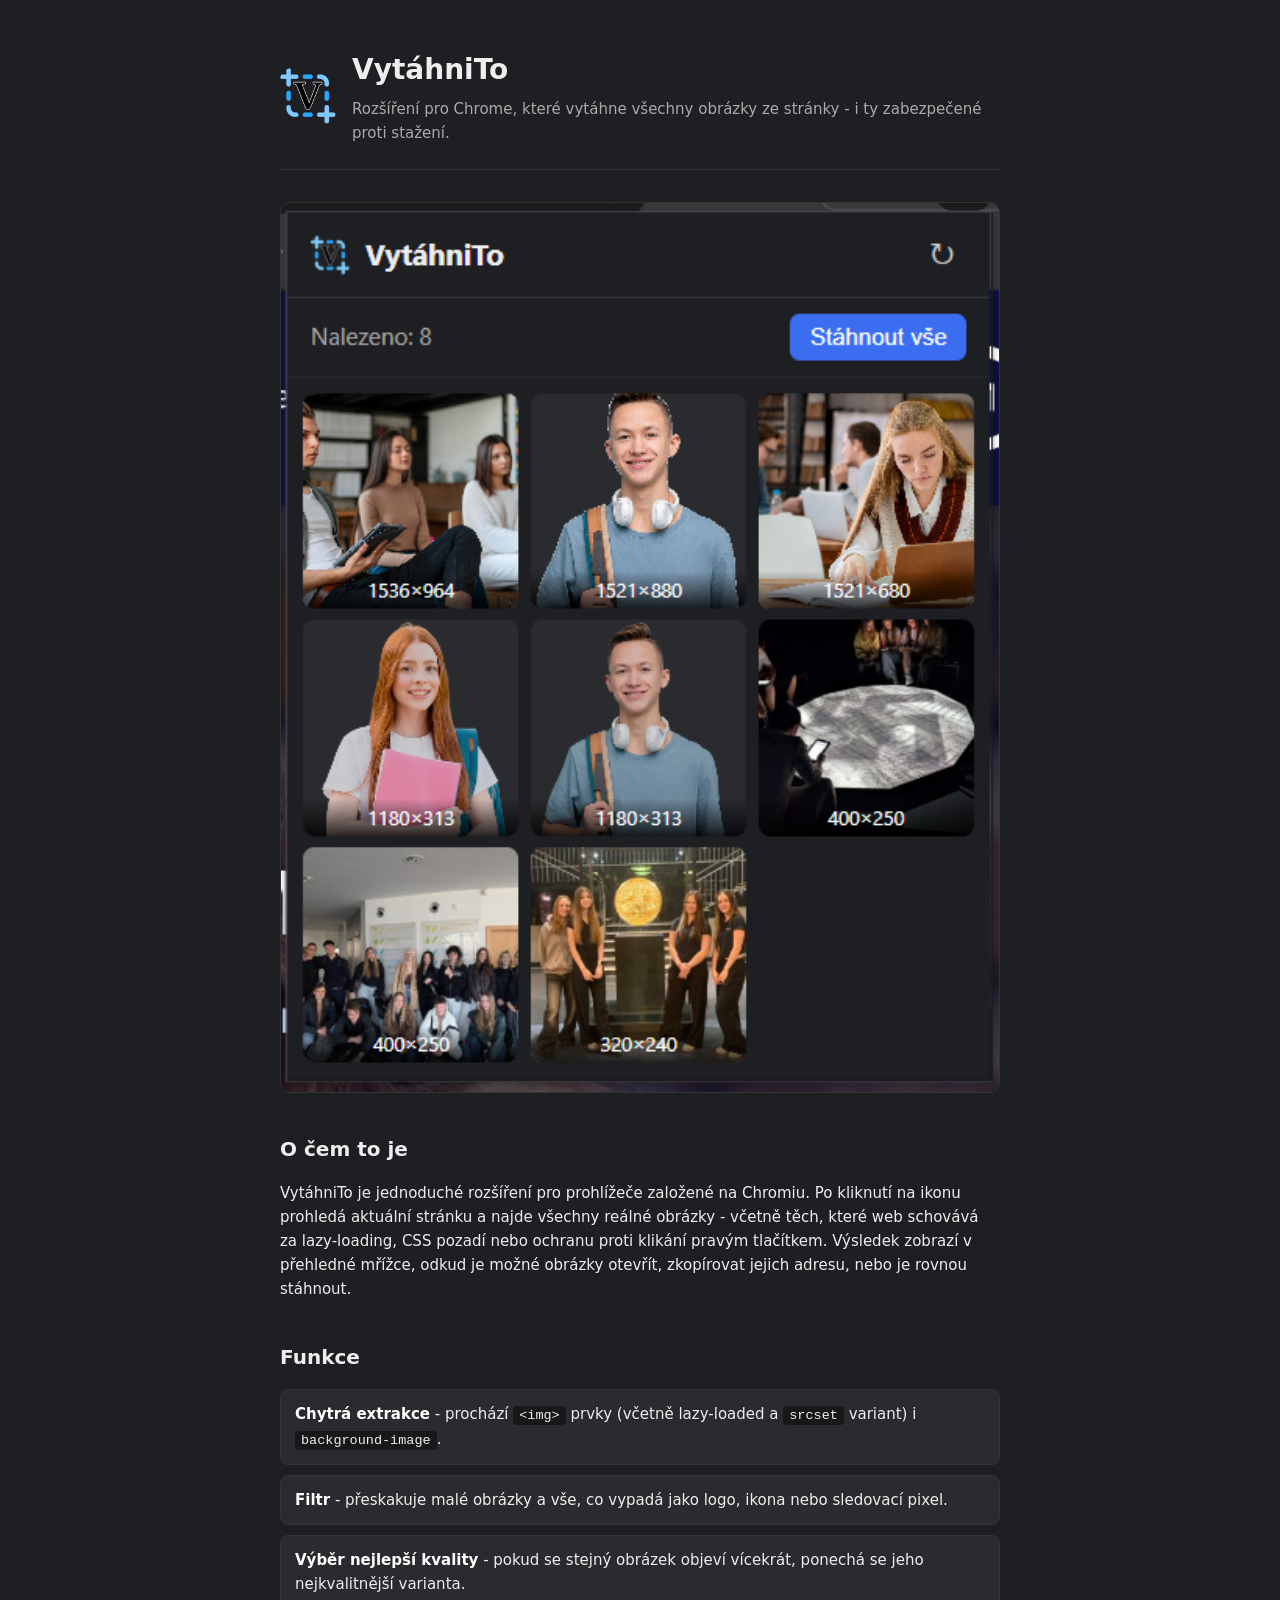
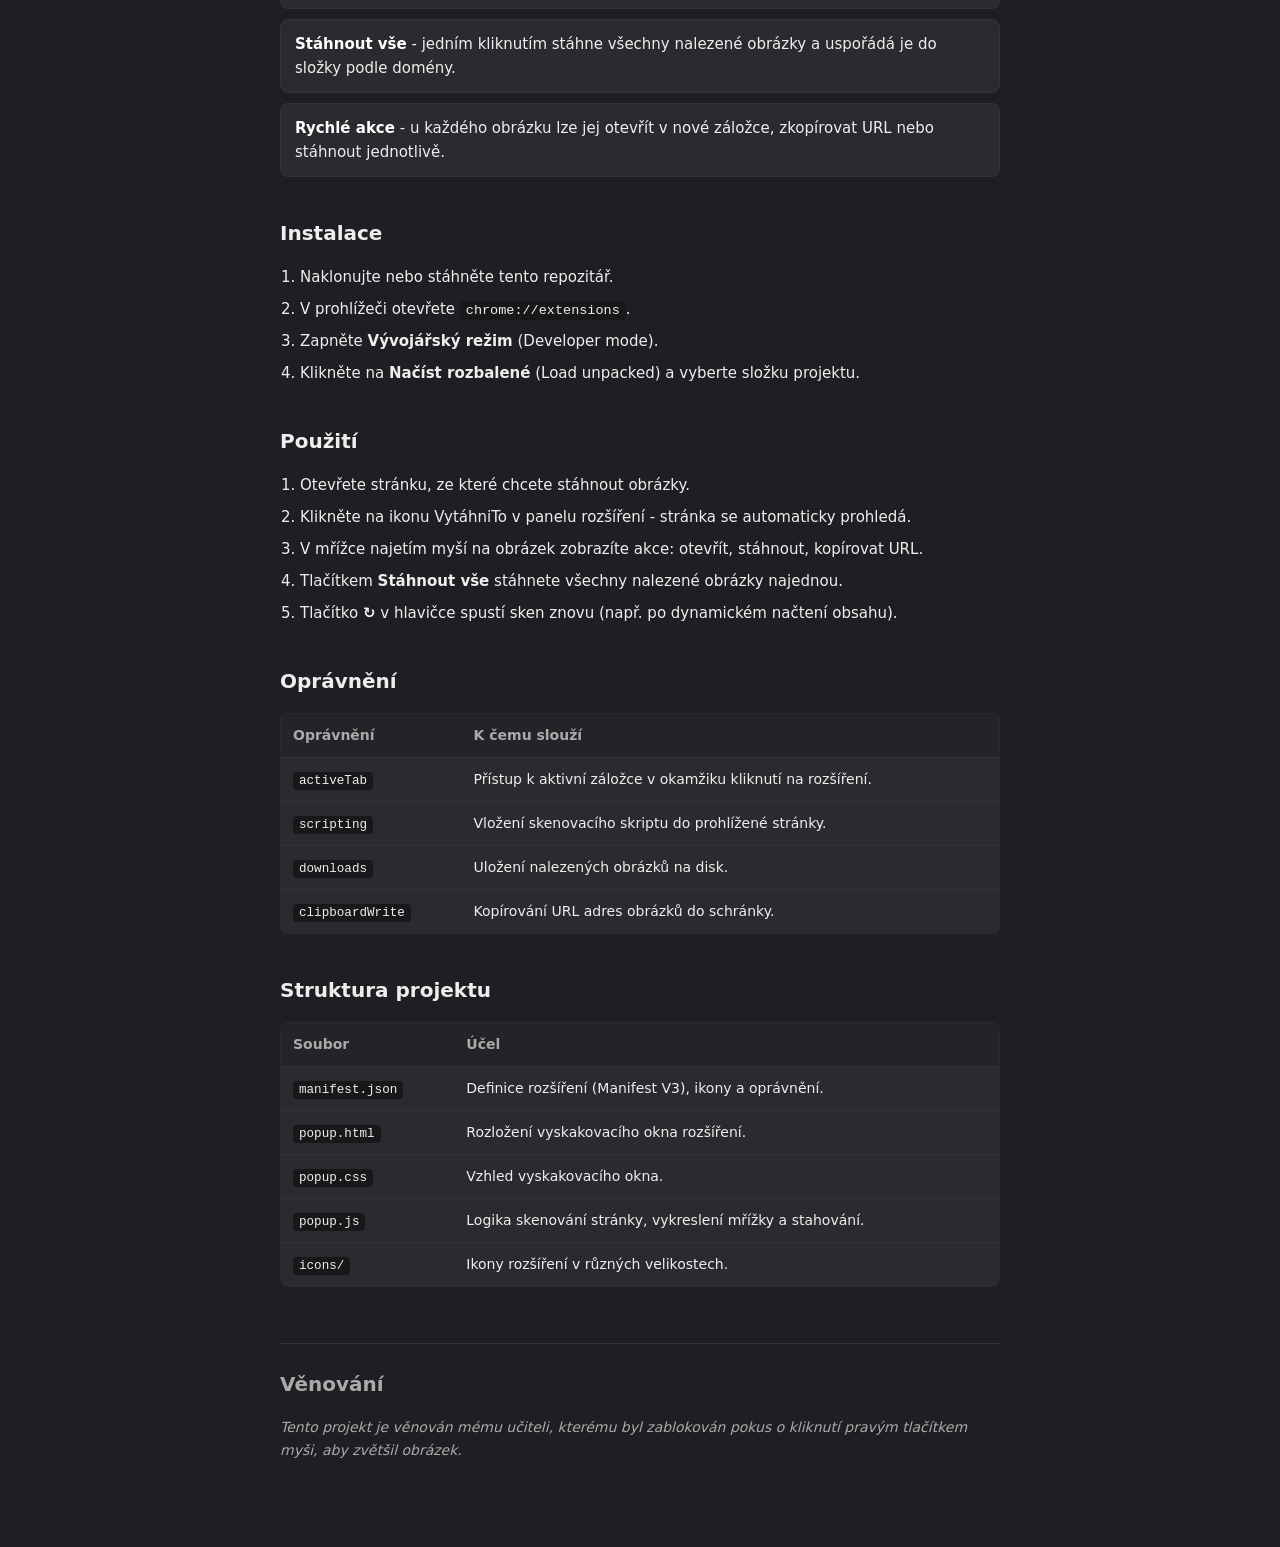
==== index.html @ eacd695a "docs" ====
<!DOCTYPE html>
<html lang="cs">
<head>
<meta charset="UTF-8" />
<meta name="viewport" content="width=device-width, initial-scale=1" />
<title>VytáhniTo - dokumentace</title>
<meta name="description" content="VytáhniTo je rozšíření pro Chrome, které vytáhne všechny obrázky ze stránky - i ty zabezpečené proti stažení." />
<style>
  :root {
    color-scheme: light dark;
    --bg: #1e1f22;
    --bg-panel: #2a2b2e;
    --border: #333;
    --text: #eee;
    --text-dim: #aaa;
    --accent: #3a6df0;
    --accent-hover: #2f5bd0;
    --code-bg: #17181a;
  }

  * { box-sizing: border-box; }

  body {
    margin: 0;
    font: 15px/1.6 system-ui, -apple-system, "Segoe UI", sans-serif;
    background: var(--bg);
    color: var(--text);
  }

  a { color: var(--accent); }

  .wrap {
    max-width: 760px;
    margin: 0 auto;
    padding: 0 20px 80px;
  }

  header.hero {
    display: flex;
    align-items: center;
    gap: 16px;
    padding: 48px 0 24px;
    border-bottom: 1px solid var(--border);
    margin-bottom: 32px;
  }

  header.hero img {
    width: 56px;
    height: 56px;
    border-radius: 12px;
  }

  header.hero h1 {
    margin: 0 0 4px;
    font-size: 28px;
  }

  header.hero p.tagline {
    margin: 0;
    color: var(--text-dim);
    font-size: 15px;
  }

  section { margin-bottom: 40px; }

  h2 {
    font-size: 20px;
    margin: 0 0 16px;
  }

  .preview {
    width: 100%;
    border-radius: 10px;
    border: 1px solid var(--border);
    display: block;
  }

  ul.features {
    list-style: none;
    padding: 0;
    margin: 0;
    display: grid;
    gap: 10px;
  }

  ul.features li {
    background: var(--bg-panel);
    border: 1px solid var(--border);
    border-radius: 8px;
    padding: 12px 14px;
  }

  ul.features li strong { color: #fff; }

  ol.steps {
    padding-left: 20px;
    display: grid;
    gap: 8px;
  }

  code {
    background: var(--code-bg);
    padding: 2px 6px;
    border-radius: 4px;
    font-size: 0.9em;
  }

  table {
    width: 100%;
    border-collapse: collapse;
    background: var(--bg-panel);
    border: 1px solid var(--border);
    border-radius: 8px;
    overflow: hidden;
  }

  th, td {
    text-align: left;
    padding: 10px 12px;
    border-bottom: 1px solid var(--border);
    font-size: 14px;
    vertical-align: top;
  }

  tr:last-child td { border-bottom: none; }

  th {
    color: var(--text-dim);
    font-weight: 600;
    background: #232427;
  }

  footer {
    margin-top: 56px;
    padding-top: 24px;
    border-top: 1px solid var(--border);
    color: var(--text-dim);
    font-size: 14px;
  }

  footer .dedication {
    font-style: italic;
  }
</style>
</head>
<body>
<div class="wrap">

  <header class="hero">
    <img src="logo.png" alt="Logo VytáhniTo" />
    <div>
      <h1>VytáhniTo</h1>
      <p class="tagline">Rozšíření pro Chrome, které vytáhne všechny obrázky ze stránky - i ty zabezpečené proti stažení.</p>
    </div>
  </header>

  <section>
    <img class="preview" src="preview.png" alt="Náhled rozšíření VytáhniTo" />
  </section>

  <section>
    <h2>O čem to je</h2>
    <p>
      VytáhniTo je jednoduché rozšíření pro prohlížeče založené na Chromiu.
      Po kliknutí na ikonu prohledá aktuální stránku a najde všechny reálné
      obrázky - včetně těch, které web schovává za lazy-loading, CSS pozadí
      nebo ochranu proti klikání pravým tlačítkem. Výsledek zobrazí v přehledné
      mřížce, odkud je možné obrázky otevřít, zkopírovat jejich adresu, nebo
      je rovnou stáhnout.
    </p>
  </section>

  <section>
    <h2>Funkce</h2>
    <ul class="features">
      <li><strong>Chytrá extrakce</strong> - prochází <code>&lt;img&gt;</code> prvky (včetně lazy-loaded a <code>srcset</code> variant) i <code>background-image</code>.</li>
      <li><strong>Filtr</strong> - přeskakuje malé obrázky a vše, co vypadá jako logo, ikona nebo sledovací pixel.</li>
      <li><strong>Výběr nejlepší kvality</strong> - pokud se stejný obrázek objeví vícekrát, ponechá se jeho nejkvalitnější varianta.</li>
      <li><strong>Stáhnout vše</strong> - jedním kliknutím stáhne všechny nalezené obrázky a uspořádá je do složky podle domény.</li>
      <li><strong>Rychlé akce</strong> - u každého obrázku lze jej otevřít v nové záložce, zkopírovat URL nebo stáhnout jednotlivě.</li>
    </ul>
  </section>

  <section>
    <h2>Instalace</h2>
    <ol class="steps">
      <li>Naklonujte nebo stáhněte tento repozitář.</li>
      <li>V prohlížeči otevřete <code>chrome://extensions</code>.</li>
      <li>Zapněte <strong>Vývojářský režim</strong> (Developer mode).</li>
      <li>Klikněte na <strong>Načíst rozbalené</strong> (Load unpacked) a vyberte složku projektu.</li>
    </ol>
  </section>

  <section>
    <h2>Použití</h2>
    <ol class="steps">
      <li>Otevřete stránku, ze které chcete stáhnout obrázky.</li>
      <li>Klikněte na ikonu VytáhniTo v panelu rozšíření - stránka se automaticky prohledá.</li>
      <li>V mřížce najetím myší na obrázek zobrazíte akce: otevřít, stáhnout, kopírovat URL.</li>
      <li>Tlačítkem <strong>Stáhnout vše</strong> stáhnete všechny nalezené obrázky najednou.</li>
      <li>Tlačítko <strong>↻</strong> v hlavičce spustí sken znovu (např. po dynamickém načtení obsahu).</li>
    </ol>
  </section>

  <section>
    <h2>Oprávnění</h2>
    <table>
      <thead>
        <tr><th>Oprávnění</th><th>K čemu slouží</th></tr>
      </thead>
      <tbody>
        <tr><td><code>activeTab</code></td><td>Přístup k aktivní záložce v okamžiku kliknutí na rozšíření.</td></tr>
        <tr><td><code>scripting</code></td><td>Vložení skenovacího skriptu do prohlížené stránky.</td></tr>
        <tr><td><code>downloads</code></td><td>Uložení nalezených obrázků na disk.</td></tr>
        <tr><td><code>clipboardWrite</code></td><td>Kopírování URL adres obrázků do schránky.</td></tr>
      </tbody>
    </table>
  </section>

  <section>
    <h2>Struktura projektu</h2>
    <table>
      <thead>
        <tr><th>Soubor</th><th>Účel</th></tr>
      </thead>
      <tbody>
        <tr><td><code>manifest.json</code></td><td>Definice rozšíření (Manifest V3), ikony a oprávnění.</td></tr>
        <tr><td><code>popup.html</code></td><td>Rozložení vyskakovacího okna rozšíření.</td></tr>
        <tr><td><code>popup.css</code></td><td>Vzhled vyskakovacího okna.</td></tr>
        <tr><td><code>popup.js</code></td><td>Logika skenování stránky, vykreslení mřížky a stahování.</td></tr>
        <tr><td><code>icons/</code></td><td>Ikony rozšíření v různých velikostech.</td></tr>
      </tbody>
    </table>
  </section>

  <footer>
    <h2>Věnování</h2>
    <p class="dedication">
      Tento projekt je věnován mému učiteli, kterému byl zablokován pokus
      o kliknutí pravým tlačítkem myši, aby zvětšil obrázek.
    </p>
  </footer>

</div>
</body>
</html>
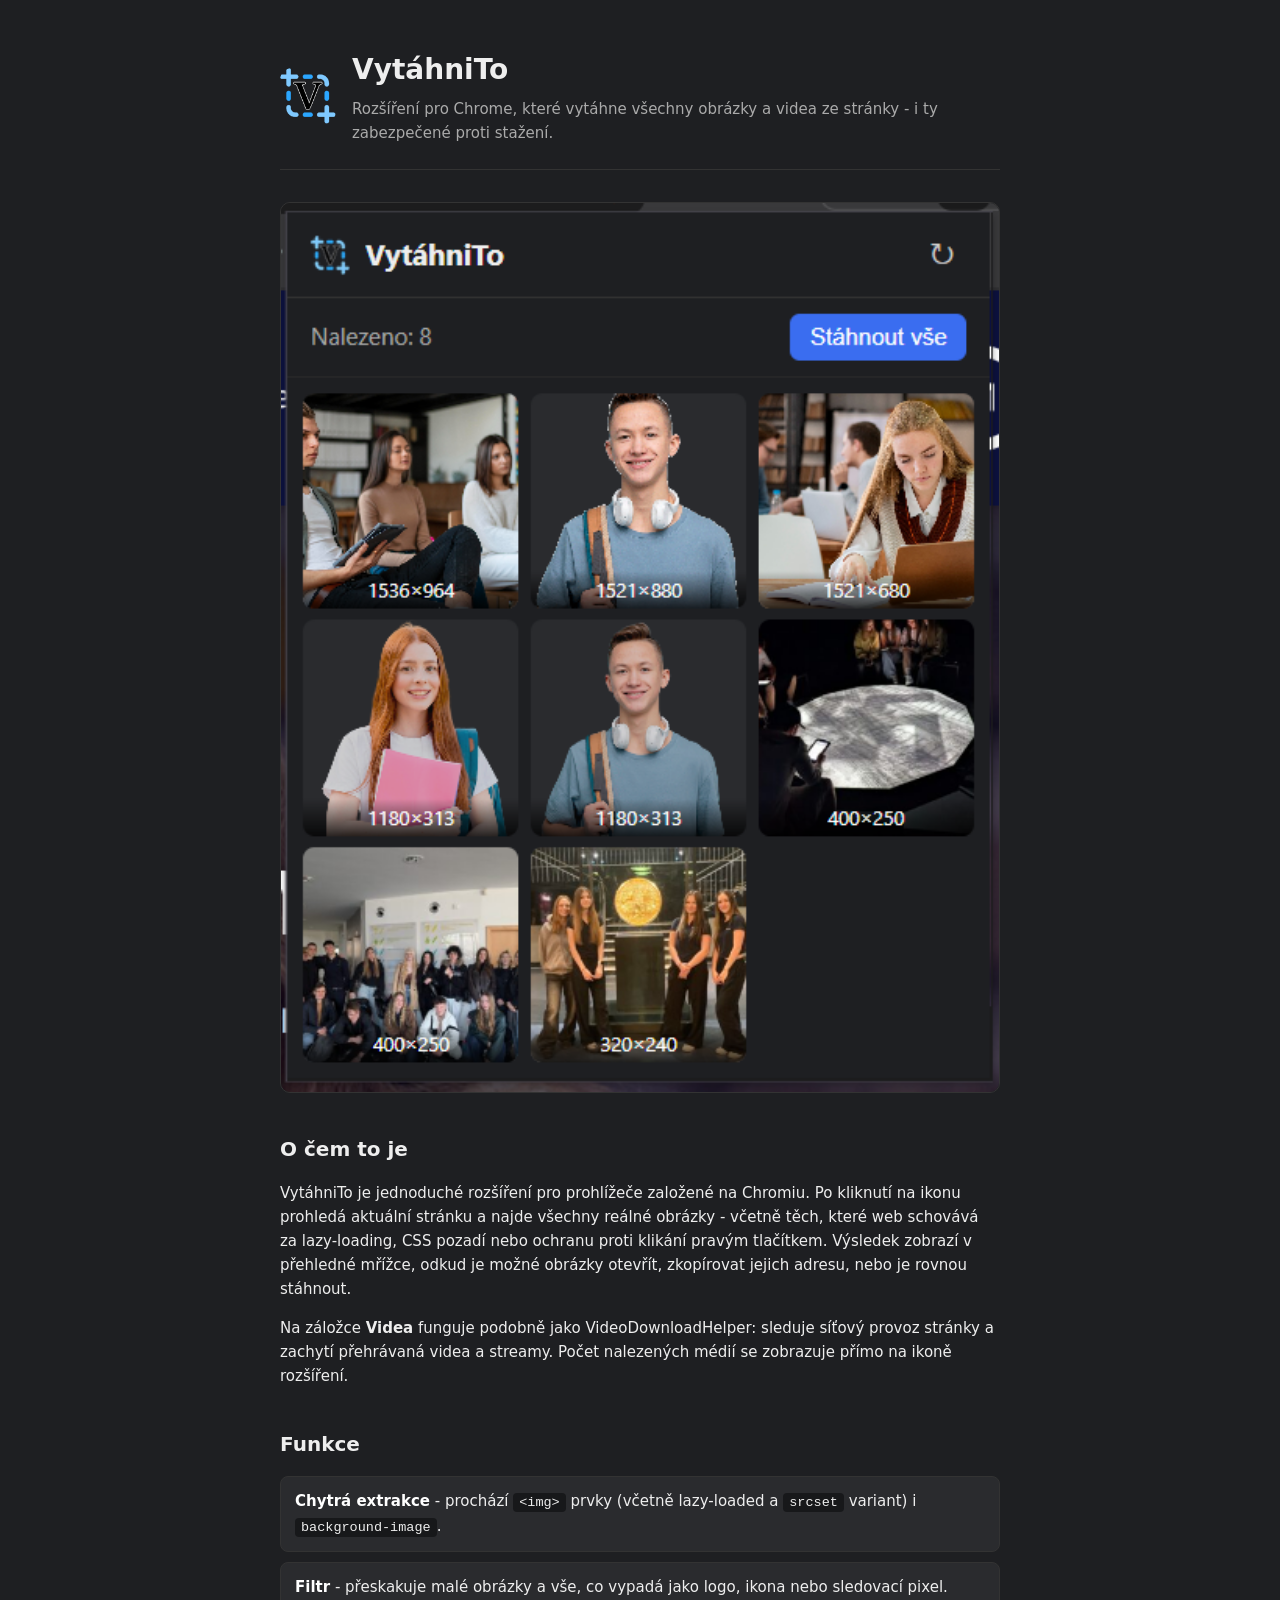
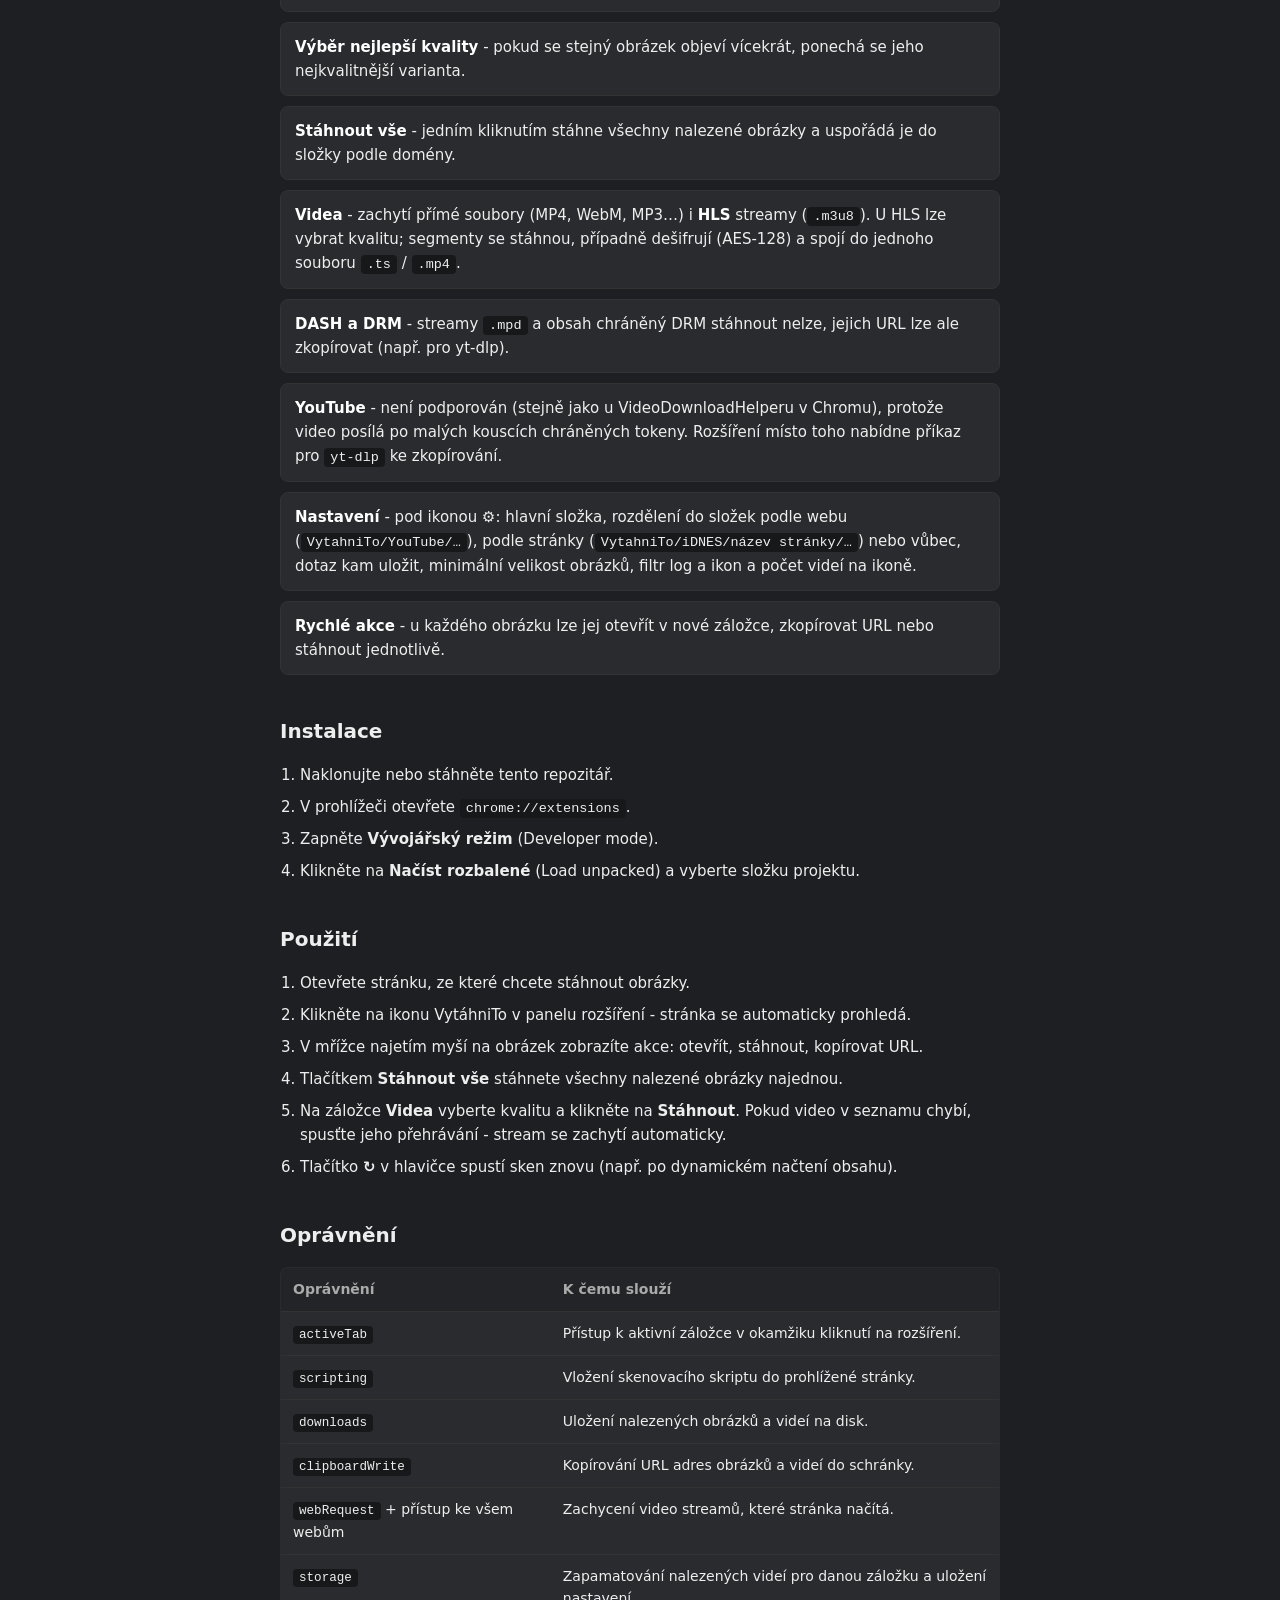
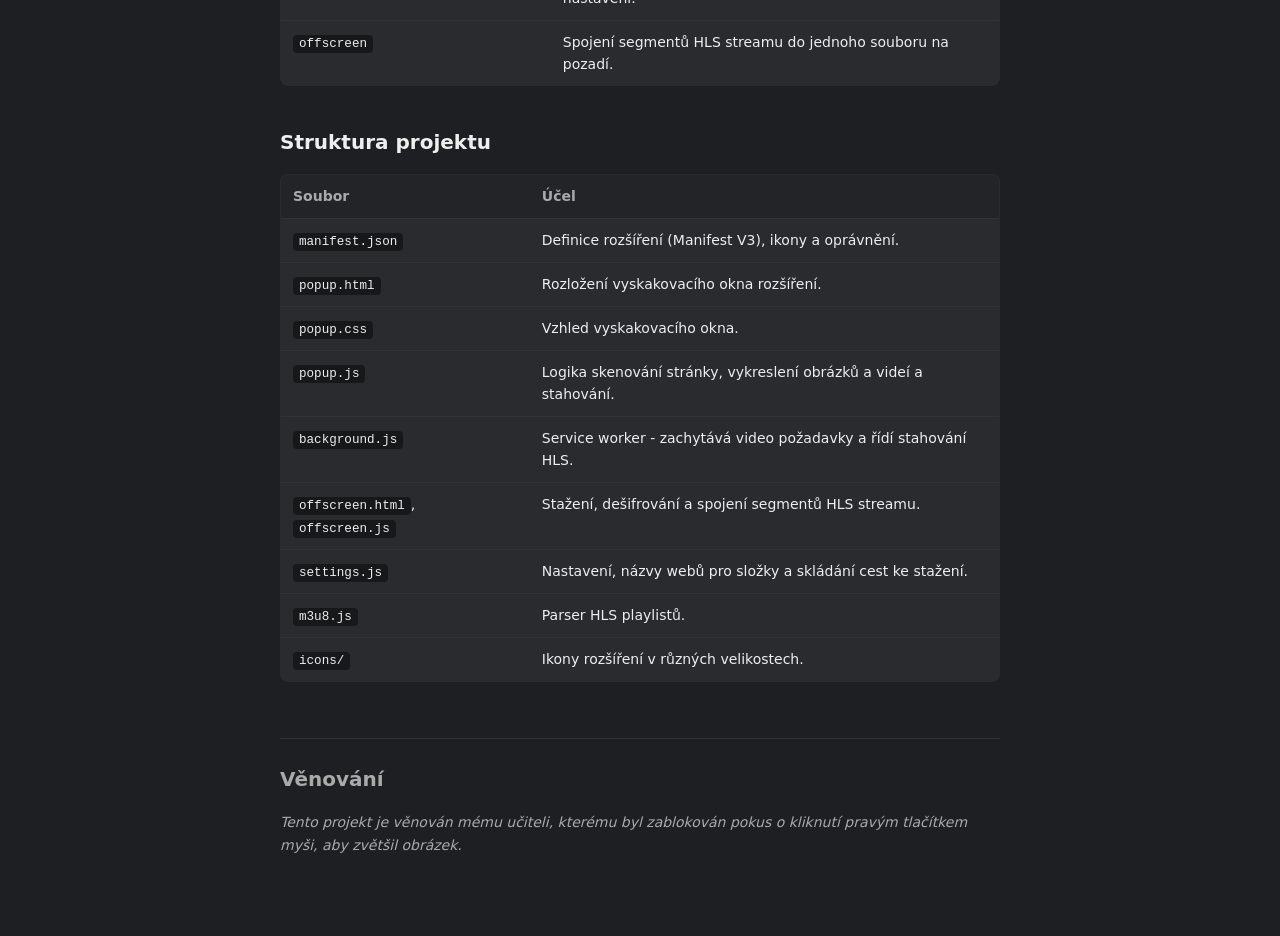
==== commit 5f8a3a40: "video funkcionalita + nastavení" ====
--- a/index.html
+++ b/index.html
@@ -4,7 +4,8 @@
 <meta charset="UTF-8" />
 <meta name="viewport" content="width=device-width, initial-scale=1" />
 <title>VytáhniTo - dokumentace</title>
-<meta name="description" content="VytáhniTo je rozšíření pro Chrome, které vytáhne všechny obrázky ze stránky - i ty zabezpečené proti stažení." />
+<meta name="description" content="VytáhniTo je rozšíření pro Chrome, které vytáhne všechny obrázky a videa ze stránky - i ty zabezpečené proti stažení." />
+<link rel="icon" type="image/png" href="logo.png" />
 <style>
   :root {
     color-scheme: light dark;
@@ -150,7 +151,7 @@
     <img src="logo.png" alt="Logo VytáhniTo" />
     <div>
       <h1>VytáhniTo</h1>
-      <p class="tagline">Rozšíření pro Chrome, které vytáhne všechny obrázky ze stránky - i ty zabezpečené proti stažení.</p>
+      <p class="tagline">Rozšíření pro Chrome, které vytáhne všechny obrázky a videa ze stránky - i ty zabezpečené proti stažení.</p>
     </div>
   </header>
 
@@ -168,6 +169,11 @@
       mřížce, odkud je možné obrázky otevřít, zkopírovat jejich adresu, nebo
       je rovnou stáhnout.
     </p>
+    <p>
+      Na záložce <strong>Videa</strong> funguje podobně jako VideoDownloadHelper:
+      sleduje síťový provoz stránky a zachytí přehrávaná videa a streamy.
+      Počet nalezených médií se zobrazuje přímo na ikoně rozšíření.
+    </p>
   </section>
 
   <section>
@@ -177,6 +183,10 @@
       <li><strong>Filtr</strong> - přeskakuje malé obrázky a vše, co vypadá jako logo, ikona nebo sledovací pixel.</li>
       <li><strong>Výběr nejlepší kvality</strong> - pokud se stejný obrázek objeví vícekrát, ponechá se jeho nejkvalitnější varianta.</li>
       <li><strong>Stáhnout vše</strong> - jedním kliknutím stáhne všechny nalezené obrázky a uspořádá je do složky podle domény.</li>
+      <li><strong>Videa</strong> - zachytí přímé soubory (MP4, WebM, MP3…) i <strong>HLS</strong> streamy (<code>.m3u8</code>). U HLS lze vybrat kvalitu; segmenty se stáhnou, případně dešifrují (AES-128) a spojí do jednoho souboru <code>.ts</code> / <code>.mp4</code>.</li>
+      <li><strong>DASH a DRM</strong> - streamy <code>.mpd</code> a obsah chráněný DRM stáhnout nelze, jejich URL lze ale zkopírovat (např. pro yt-dlp).</li>
+      <li><strong>YouTube</strong> - není podporován (stejně jako u VideoDownloadHelperu v Chromu), protože video posílá po malých kouscích chráněných tokeny. Rozšíření místo toho nabídne příkaz pro <code>yt-dlp</code> ke zkopírování.</li>
+      <li><strong>Nastavení</strong> - pod ikonou ⚙: hlavní složka, rozdělení do složek podle webu (<code>VytahniTo/YouTube/…</code>), podle stránky (<code>VytahniTo/iDNES/název stránky/…</code>) nebo vůbec, dotaz kam uložit, minimální velikost obrázků, filtr log a ikon a počet videí na ikoně.</li>
       <li><strong>Rychlé akce</strong> - u každého obrázku lze jej otevřít v nové záložce, zkopírovat URL nebo stáhnout jednotlivě.</li>
     </ul>
   </section>
@@ -198,6 +208,7 @@
       <li>Klikněte na ikonu VytáhniTo v panelu rozšíření - stránka se automaticky prohledá.</li>
       <li>V mřížce najetím myší na obrázek zobrazíte akce: otevřít, stáhnout, kopírovat URL.</li>
       <li>Tlačítkem <strong>Stáhnout vše</strong> stáhnete všechny nalezené obrázky najednou.</li>
+      <li>Na záložce <strong>Videa</strong> vyberte kvalitu a klikněte na <strong>Stáhnout</strong>. Pokud video v seznamu chybí, spusťte jeho přehrávání - stream se zachytí automaticky.</li>
       <li>Tlačítko <strong>↻</strong> v hlavičce spustí sken znovu (např. po dynamickém načtení obsahu).</li>
     </ol>
   </section>
@@ -211,8 +222,11 @@
       <tbody>
         <tr><td><code>activeTab</code></td><td>Přístup k aktivní záložce v okamžiku kliknutí na rozšíření.</td></tr>
         <tr><td><code>scripting</code></td><td>Vložení skenovacího skriptu do prohlížené stránky.</td></tr>
-        <tr><td><code>downloads</code></td><td>Uložení nalezených obrázků na disk.</td></tr>
-        <tr><td><code>clipboardWrite</code></td><td>Kopírování URL adres obrázků do schránky.</td></tr>
+        <tr><td><code>downloads</code></td><td>Uložení nalezených obrázků a videí na disk.</td></tr>
+        <tr><td><code>clipboardWrite</code></td><td>Kopírování URL adres obrázků a videí do schránky.</td></tr>
+        <tr><td><code>webRequest</code> + přístup ke všem webům</td><td>Zachycení video streamů, které stránka načítá.</td></tr>
+        <tr><td><code>storage</code></td><td>Zapamatování nalezených videí pro danou záložku a uložení nastavení.</td></tr>
+        <tr><td><code>offscreen</code></td><td>Spojení segmentů HLS streamu do jednoho souboru na pozadí.</td></tr>
       </tbody>
     </table>
   </section>
@@ -227,7 +241,11 @@
         <tr><td><code>manifest.json</code></td><td>Definice rozšíření (Manifest V3), ikony a oprávnění.</td></tr>
         <tr><td><code>popup.html</code></td><td>Rozložení vyskakovacího okna rozšíření.</td></tr>
         <tr><td><code>popup.css</code></td><td>Vzhled vyskakovacího okna.</td></tr>
-        <tr><td><code>popup.js</code></td><td>Logika skenování stránky, vykreslení mřížky a stahování.</td></tr>
+        <tr><td><code>popup.js</code></td><td>Logika skenování stránky, vykreslení obrázků a videí a stahování.</td></tr>
+        <tr><td><code>background.js</code></td><td>Service worker - zachytává video požadavky a řídí stahování HLS.</td></tr>
+        <tr><td><code>offscreen.html</code>, <code>offscreen.js</code></td><td>Stažení, dešifrování a spojení segmentů HLS streamu.</td></tr>
+        <tr><td><code>settings.js</code></td><td>Nastavení, názvy webů pro složky a skládání cest ke stažení.</td></tr>
+        <tr><td><code>m3u8.js</code></td><td>Parser HLS playlistů.</td></tr>
         <tr><td><code>icons/</code></td><td>Ikony rozšíření v různých velikostech.</td></tr>
       </tbody>
     </table>
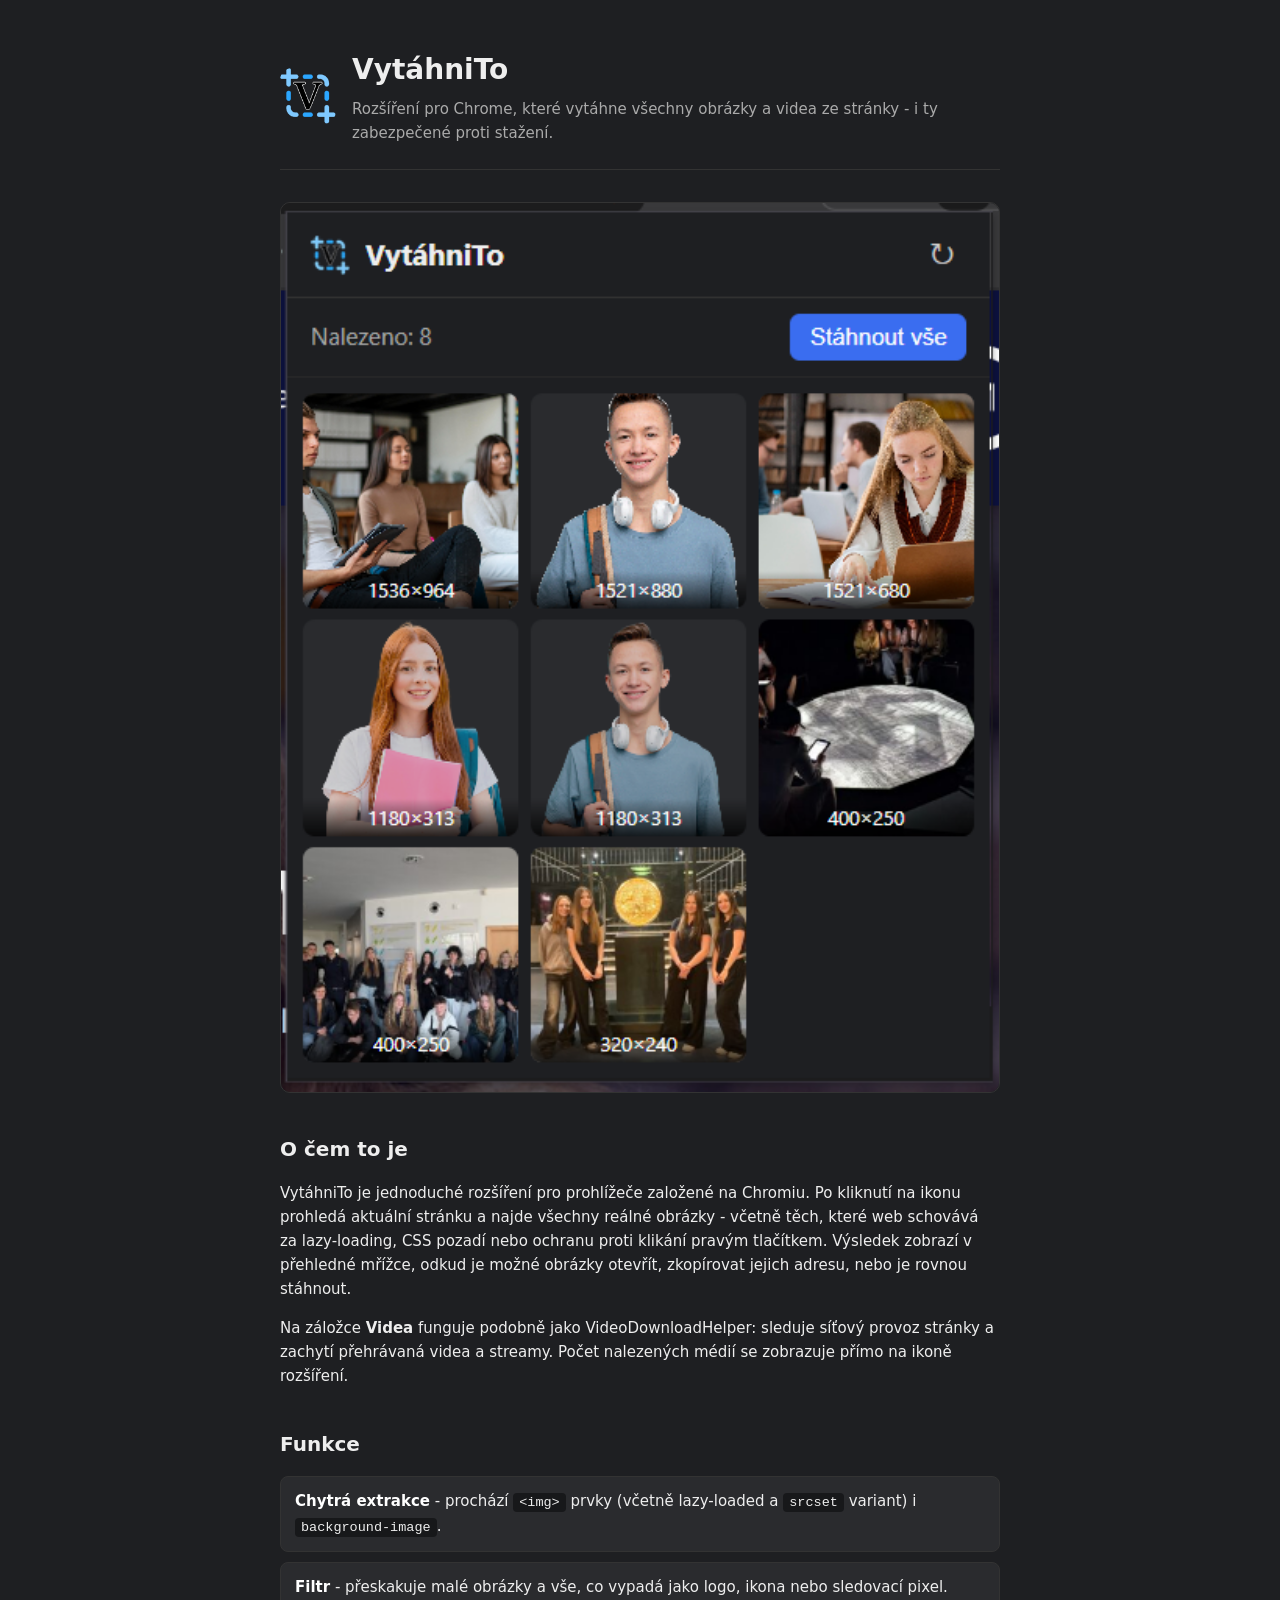
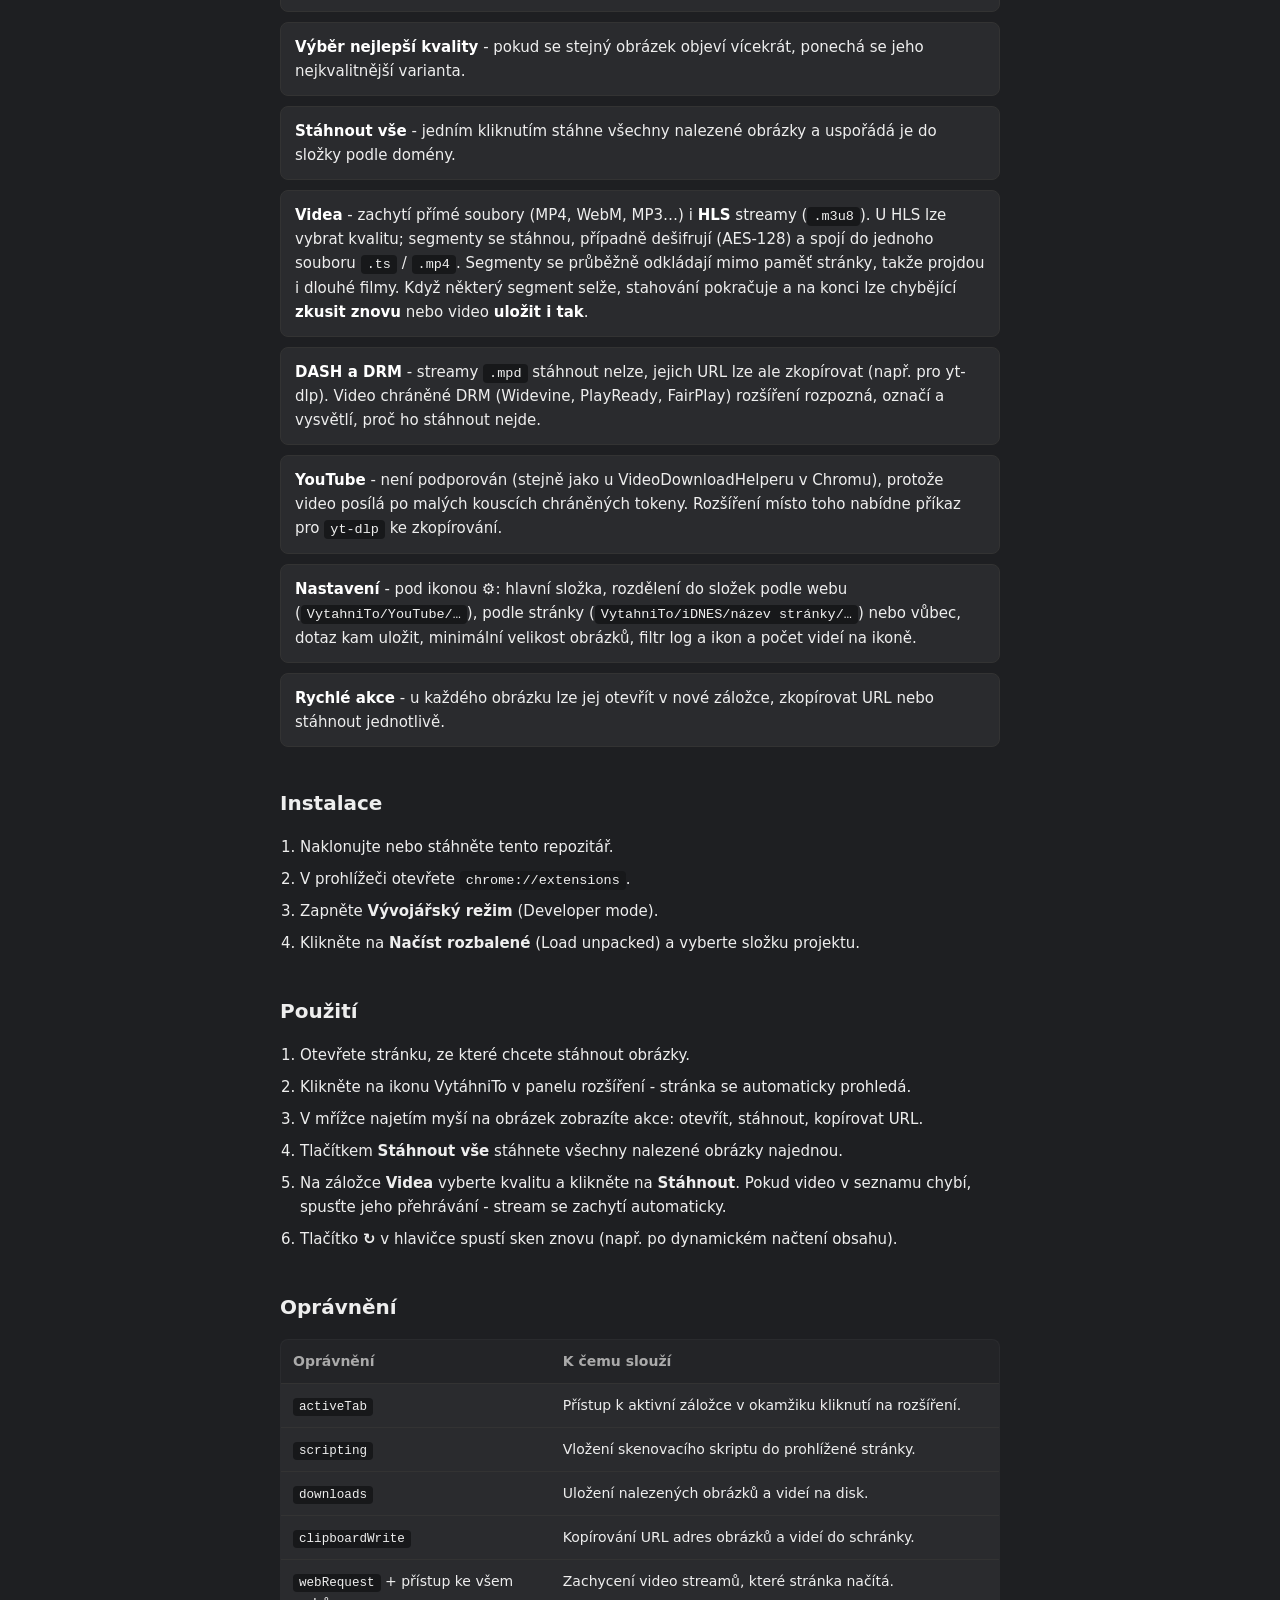
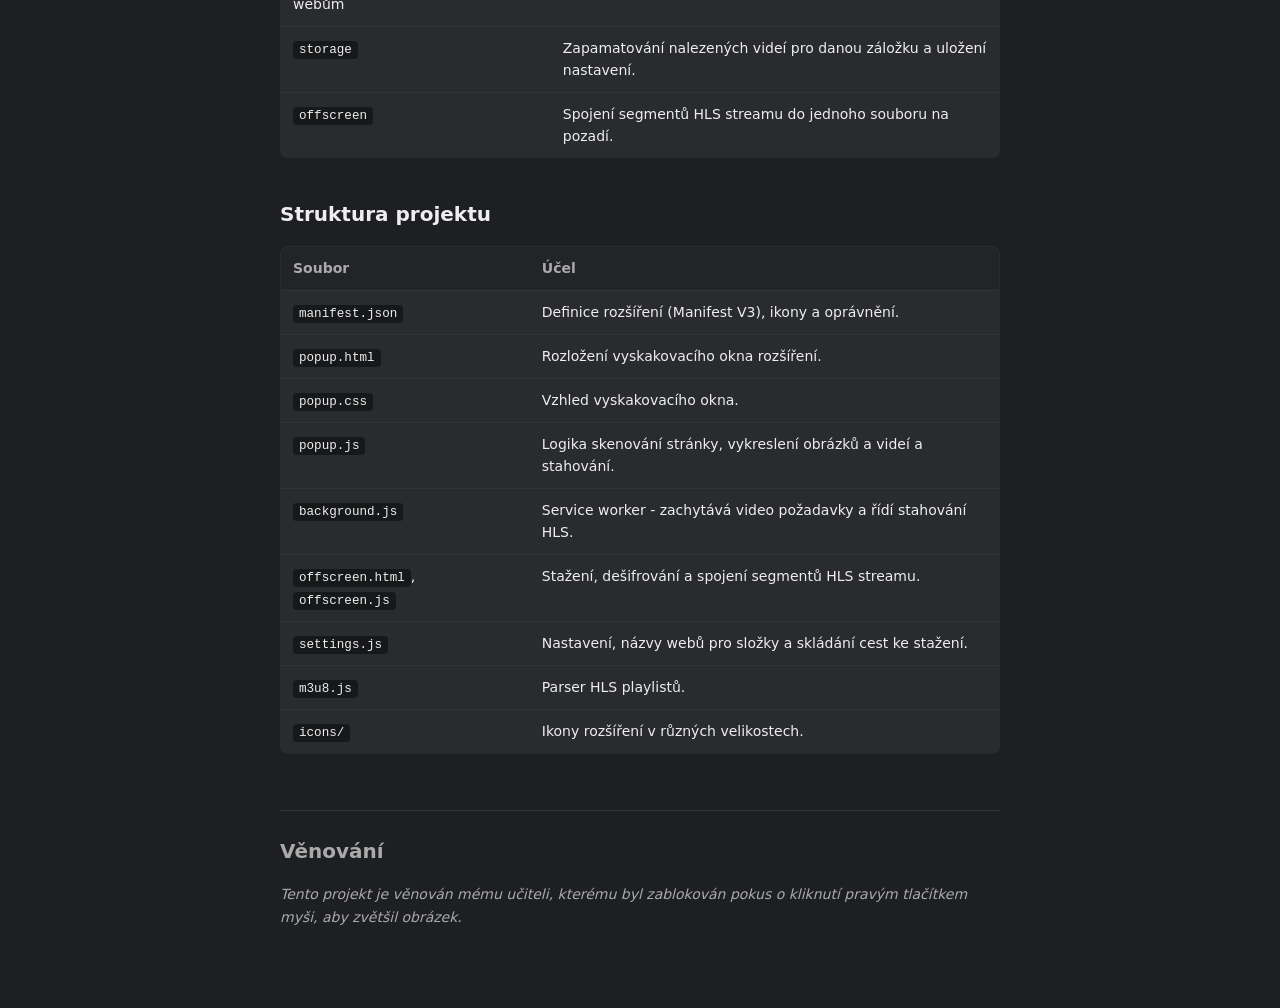
==== commit 823cac57: "uprava zpusobu zapisu na disk" ====
--- a/index.html
+++ b/index.html
@@ -183,8 +183,8 @@
       <li><strong>Filtr</strong> - přeskakuje malé obrázky a vše, co vypadá jako logo, ikona nebo sledovací pixel.</li>
       <li><strong>Výběr nejlepší kvality</strong> - pokud se stejný obrázek objeví vícekrát, ponechá se jeho nejkvalitnější varianta.</li>
       <li><strong>Stáhnout vše</strong> - jedním kliknutím stáhne všechny nalezené obrázky a uspořádá je do složky podle domény.</li>
-      <li><strong>Videa</strong> - zachytí přímé soubory (MP4, WebM, MP3…) i <strong>HLS</strong> streamy (<code>.m3u8</code>). U HLS lze vybrat kvalitu; segmenty se stáhnou, případně dešifrují (AES-128) a spojí do jednoho souboru <code>.ts</code> / <code>.mp4</code>.</li>
-      <li><strong>DASH a DRM</strong> - streamy <code>.mpd</code> a obsah chráněný DRM stáhnout nelze, jejich URL lze ale zkopírovat (např. pro yt-dlp).</li>
+      <li><strong>Videa</strong> - zachytí přímé soubory (MP4, WebM, MP3…) i <strong>HLS</strong> streamy (<code>.m3u8</code>). U HLS lze vybrat kvalitu; segmenty se stáhnou, případně dešifrují (AES-128) a spojí do jednoho souboru <code>.ts</code> / <code>.mp4</code>. Segmenty se průběžně odkládají mimo paměť stránky, takže projdou i dlouhé filmy. Když některý segment selže, stahování pokračuje a na konci lze chybějící <strong>zkusit znovu</strong> nebo video <strong>uložit i tak</strong>.</li>
+      <li><strong>DASH a DRM</strong> - streamy <code>.mpd</code> stáhnout nelze, jejich URL lze ale zkopírovat (např. pro yt-dlp). Video chráněné DRM (Widevine, PlayReady, FairPlay) rozšíření rozpozná, označí a vysvětlí, proč ho stáhnout nejde.</li>
       <li><strong>YouTube</strong> - není podporován (stejně jako u VideoDownloadHelperu v Chromu), protože video posílá po malých kouscích chráněných tokeny. Rozšíření místo toho nabídne příkaz pro <code>yt-dlp</code> ke zkopírování.</li>
       <li><strong>Nastavení</strong> - pod ikonou ⚙: hlavní složka, rozdělení do složek podle webu (<code>VytahniTo/YouTube/…</code>), podle stránky (<code>VytahniTo/iDNES/název stránky/…</code>) nebo vůbec, dotaz kam uložit, minimální velikost obrázků, filtr log a ikon a počet videí na ikoně.</li>
       <li><strong>Rychlé akce</strong> - u každého obrázku lze jej otevřít v nové záložce, zkopírovat URL nebo stáhnout jednotlivě.</li>
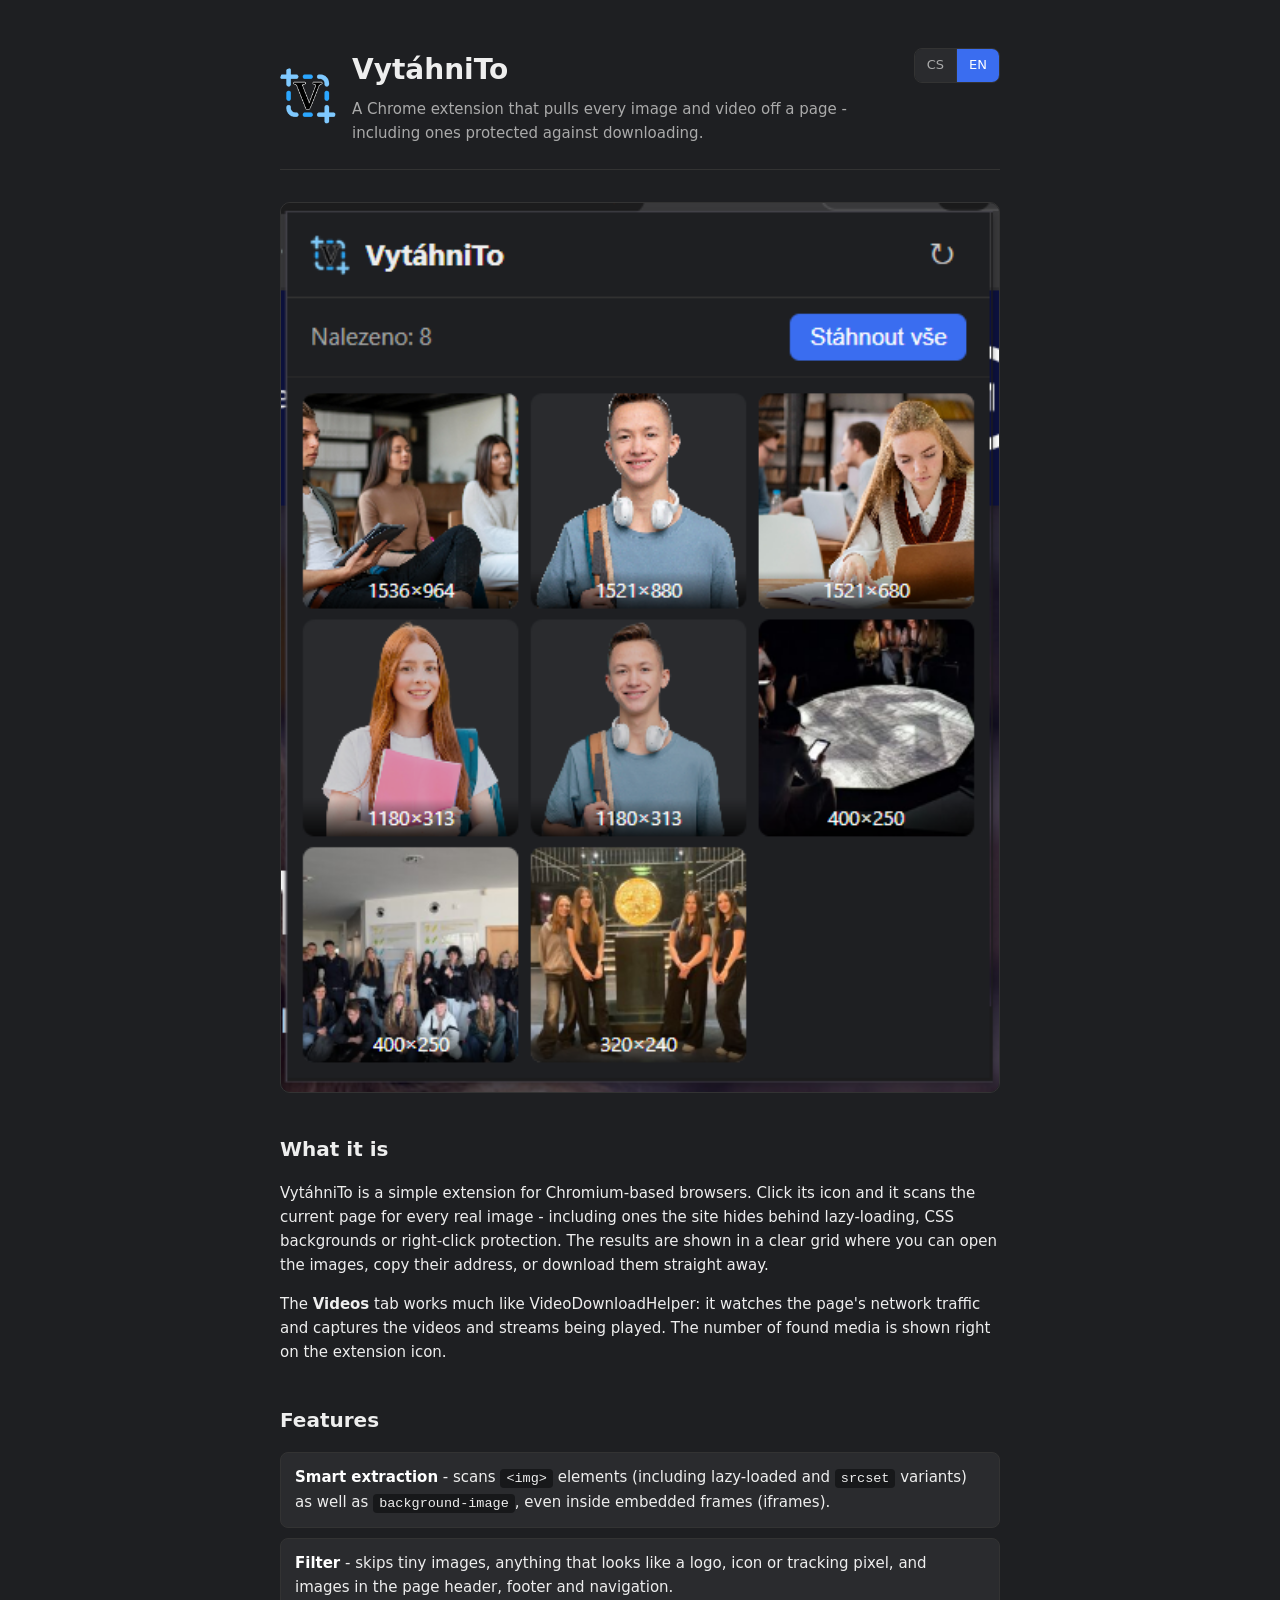
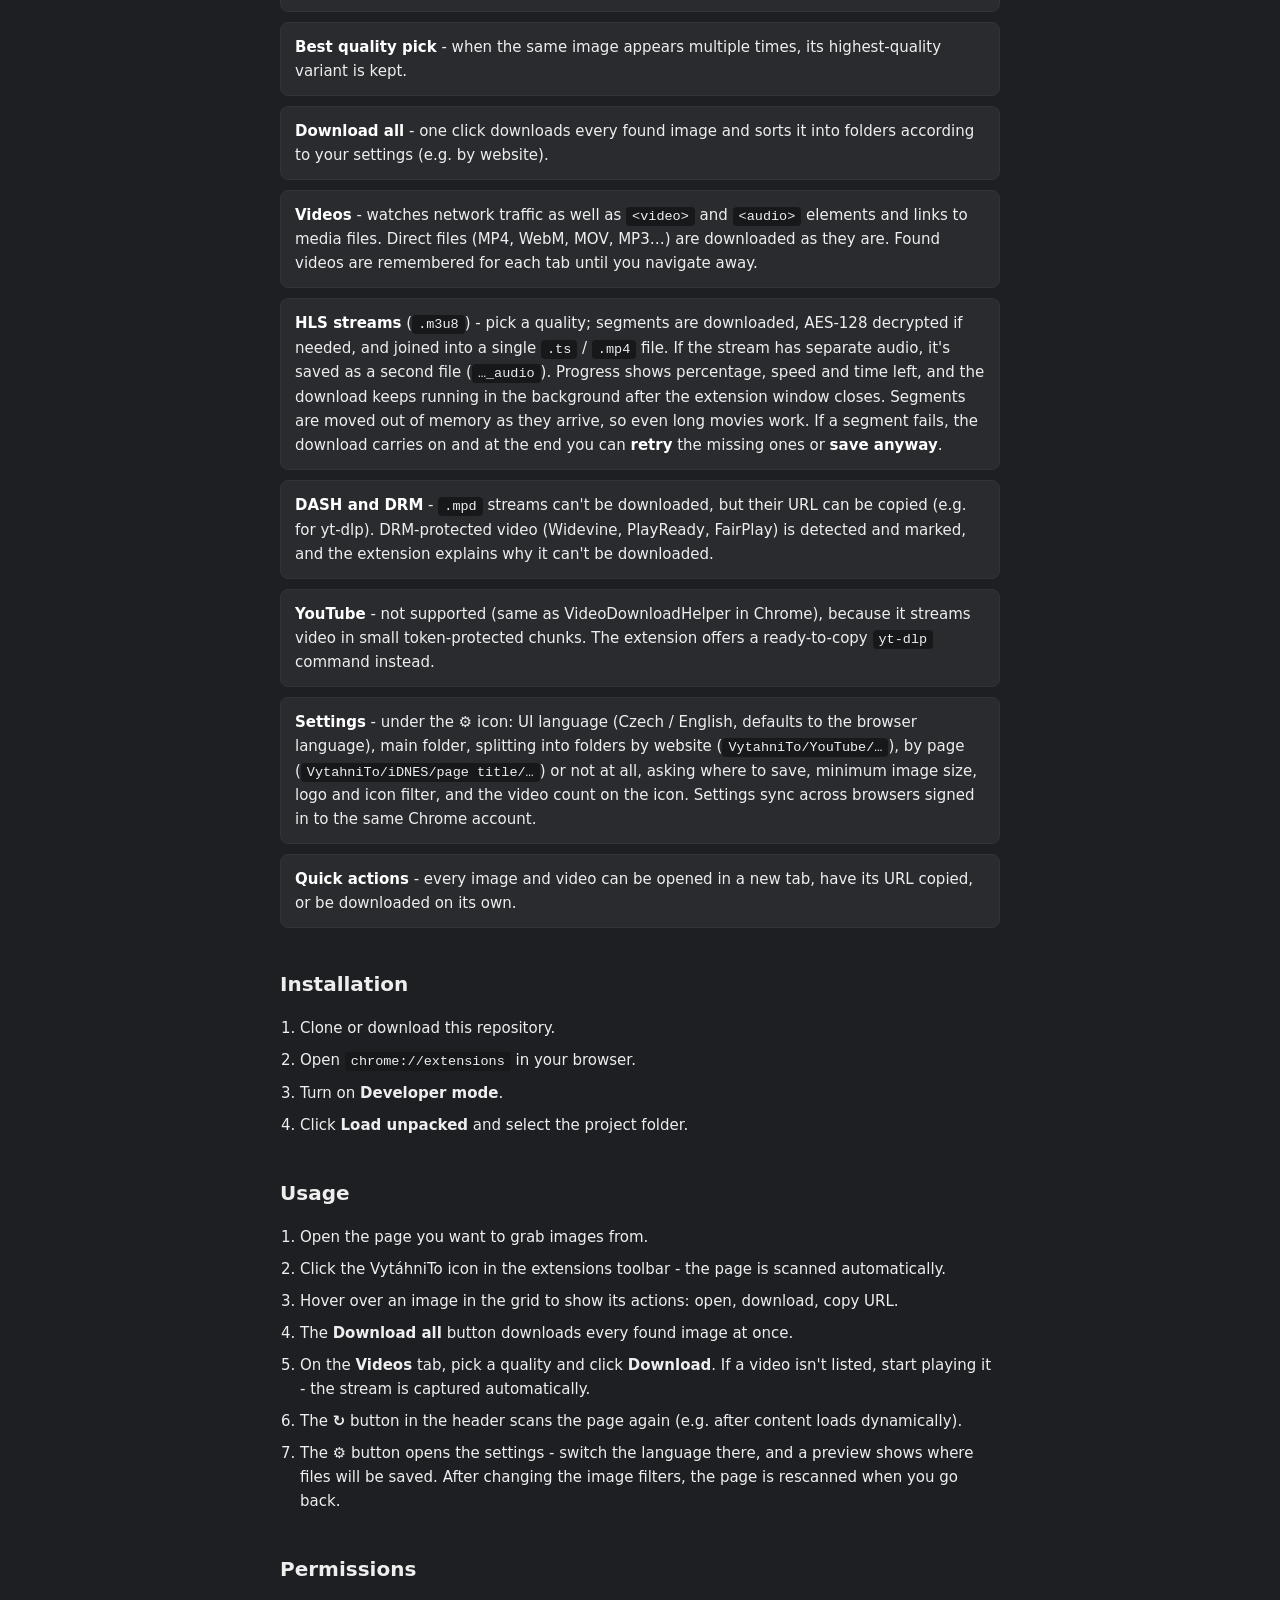
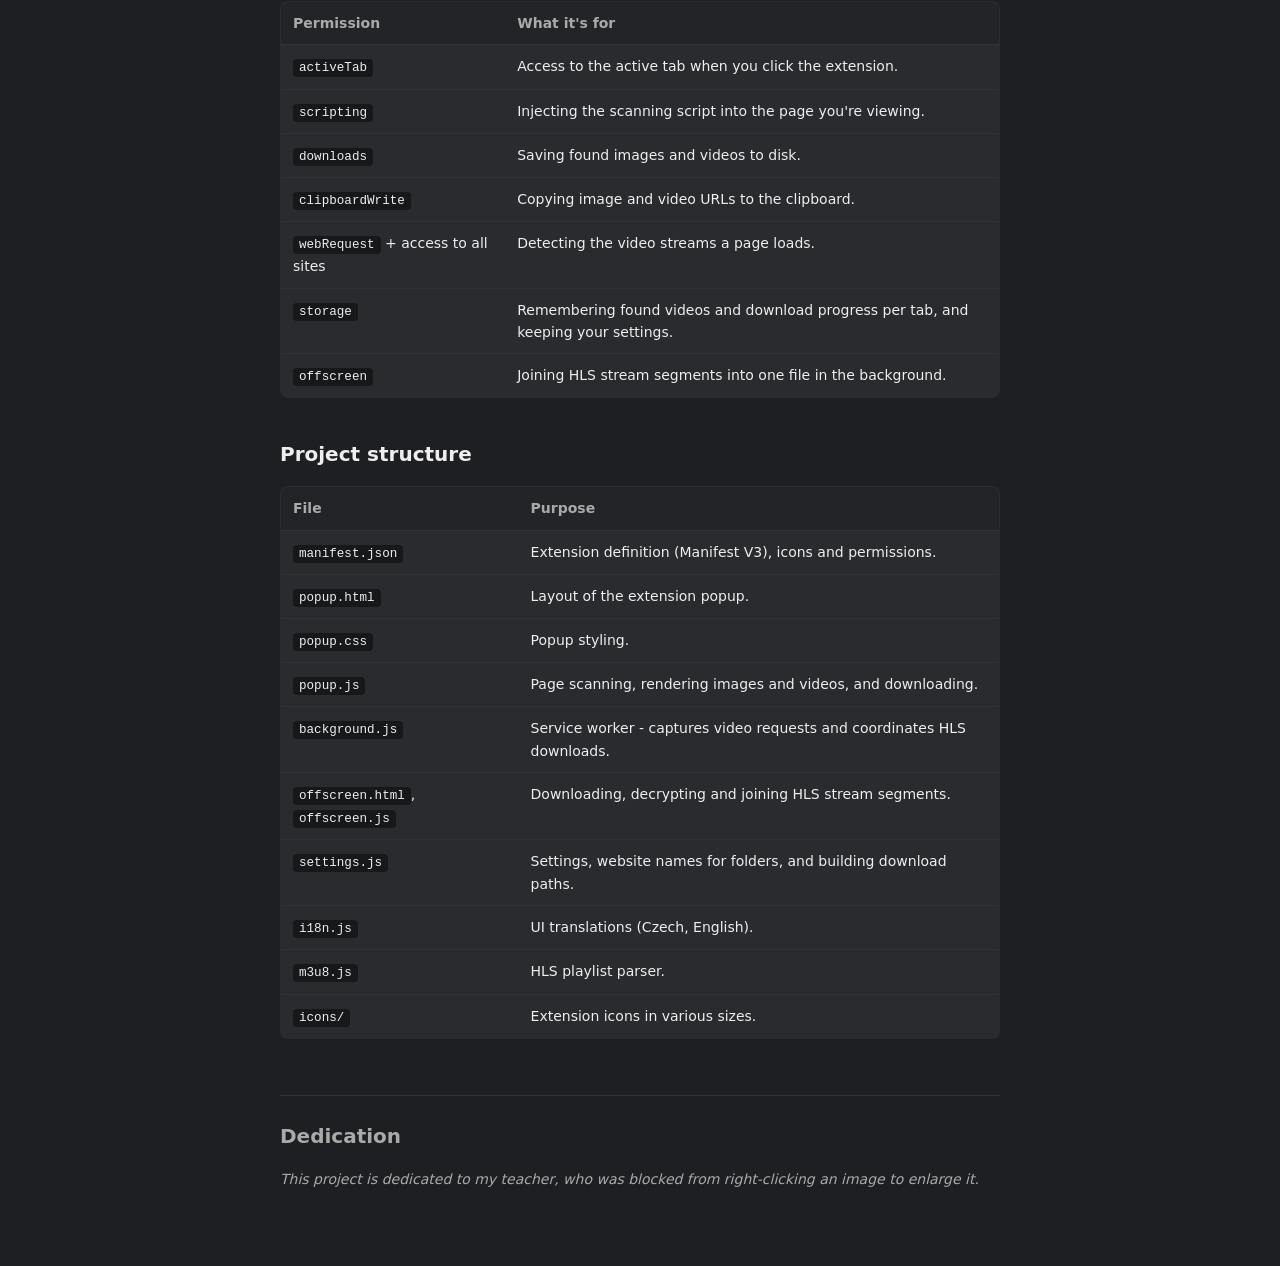
==== commit 471faca1: "for my england people" ====
--- a/index.html
+++ b/index.html
@@ -1,5 +1,5 @@
 <!DOCTYPE html>
-<html lang="cs">
+<html lang="cs" data-lang="cs">
 <head>
 <meta charset="UTF-8" />
 <meta name="viewport" content="width=device-width, initial-scale=1" />
@@ -142,24 +142,57 @@
   footer .dedication {
     font-style: italic;
   }
+
+  header.hero > div:not(.lang-switch) { flex: 1; }
+
+  .lang-switch {
+    display: flex;
+    align-self: flex-start;
+    border: 1px solid var(--border);
+    border-radius: 8px;
+    overflow: hidden;
+  }
+
+  .lang-switch button {
+    background: var(--bg-panel);
+    color: var(--text-dim);
+    border: none;
+    padding: 6px 12px;
+    font: inherit;
+    font-size: 13px;
+    cursor: pointer;
+  }
+
+  .lang-switch button + button { border-left: 1px solid var(--border); }
+  .lang-switch button:hover { color: var(--text); }
+  .lang-switch button[aria-pressed="true"] { background: var(--accent); color: #fff; }
+
+  /* Only the active language is shown. */
+  html[data-lang="cs"] body [lang="en"],
+  html[data-lang="en"] body [lang="cs"] { display: none; }
 </style>
 </head>
 <body>
 <div class="wrap">
 
   <header class="hero">
-    <img src="logo.png" alt="Logo VytáhniTo" />
+    <img src="logo.png" alt="VytáhniTo" />
     <div>
       <h1>VytáhniTo</h1>
-      <p class="tagline">Rozšíření pro Chrome, které vytáhne všechny obrázky a videa ze stránky - i ty zabezpečené proti stažení.</p>
+      <p class="tagline" lang="cs">Rozšíření pro Chrome, které vytáhne všechny obrázky a videa ze stránky - i ty zabezpečené proti stažení.</p>
+      <p class="tagline" lang="en">A Chrome extension that pulls every image and video off a page - including ones protected against downloading.</p>
+    </div>
+    <div class="lang-switch" role="group" aria-label="Jazyk / Language">
+      <button type="button" data-set-lang="cs">CS</button>
+      <button type="button" data-set-lang="en">EN</button>
     </div>
   </header>
 
   <section>
-    <img class="preview" src="preview.png" alt="Náhled rozšíření VytáhniTo" />
-  </section>
-
-  <section>
+    <img class="preview" src="preview.png" alt="Náhled / Preview" />
+  </section>
+
+  <section lang="cs">
     <h2>O čem to je</h2>
     <p>
       VytáhniTo je jednoduché rozšíření pro prohlížeče založené na Chromiu.
@@ -175,23 +208,54 @@
       Počet nalezených médií se zobrazuje přímo na ikoně rozšíření.
     </p>
   </section>
-
-  <section>
+  <section lang="en">
+    <h2>What it is</h2>
+    <p>
+      VytáhniTo is a simple extension for Chromium-based browsers. Click its
+      icon and it scans the current page for every real image - including ones
+      the site hides behind lazy-loading, CSS backgrounds or right-click
+      protection. The results are shown in a clear grid where you can open
+      the images, copy their address, or download them straight away.
+    </p>
+    <p>
+      The <strong>Videos</strong> tab works much like VideoDownloadHelper:
+      it watches the page's network traffic and captures the videos and streams
+      being played. The number of found media is shown right on the extension icon.
+    </p>
+  </section>
+
+  <section lang="cs">
     <h2>Funkce</h2>
     <ul class="features">
-      <li><strong>Chytrá extrakce</strong> - prochází <code>&lt;img&gt;</code> prvky (včetně lazy-loaded a <code>srcset</code> variant) i <code>background-image</code>.</li>
-      <li><strong>Filtr</strong> - přeskakuje malé obrázky a vše, co vypadá jako logo, ikona nebo sledovací pixel.</li>
+      <li><strong>Chytrá extrakce</strong> - prochází <code>&lt;img&gt;</code> prvky (včetně lazy-loaded a <code>srcset</code> variant) i <code>background-image</code>, a to i ve vložených rámcích (iframe).</li>
+      <li><strong>Filtr</strong> - přeskakuje malé obrázky, vše, co vypadá jako logo, ikona nebo sledovací pixel, a obrázky z hlavičky, patičky a navigace.</li>
       <li><strong>Výběr nejlepší kvality</strong> - pokud se stejný obrázek objeví vícekrát, ponechá se jeho nejkvalitnější varianta.</li>
-      <li><strong>Stáhnout vše</strong> - jedním kliknutím stáhne všechny nalezené obrázky a uspořádá je do složky podle domény.</li>
-      <li><strong>Videa</strong> - zachytí přímé soubory (MP4, WebM, MP3…) i <strong>HLS</strong> streamy (<code>.m3u8</code>). U HLS lze vybrat kvalitu; segmenty se stáhnou, případně dešifrují (AES-128) a spojí do jednoho souboru <code>.ts</code> / <code>.mp4</code>. Segmenty se průběžně odkládají mimo paměť stránky, takže projdou i dlouhé filmy. Když některý segment selže, stahování pokračuje a na konci lze chybějící <strong>zkusit znovu</strong> nebo video <strong>uložit i tak</strong>.</li>
+      <li><strong>Stáhnout vše</strong> - jedním kliknutím stáhne všechny nalezené obrázky a uspořádá je do složek podle nastavení (např. podle webu).</li>
+      <li><strong>Videa</strong> - sleduje síťový provoz i prvky <code>&lt;video&gt;</code>, <code>&lt;audio&gt;</code> a odkazy na mediální soubory. Zachytí přímé soubory (MP4, WebM, MOV, MP3…), které se stáhnou tak, jak jsou. Nalezená videa si pamatuje pro každou záložku, dokud z ní neodejdete.</li>
+      <li><strong>HLS streamy</strong> (<code>.m3u8</code>) - lze vybrat kvalitu; segmenty se stáhnou, případně dešifrují (AES-128) a spojí do jednoho souboru <code>.ts</code> / <code>.mp4</code>. Má-li stream zvuk zvlášť, uloží se jako druhý soubor (<code>…_audio</code>). Průběh ukazuje procenta, rychlost a zbývající čas a stahování běží na pozadí i po zavření okna rozšíření. Segmenty se průběžně odkládají mimo paměť, takže projdou i dlouhé filmy. Když některý segment selže, stahování pokračuje a na konci lze chybějící <strong>zkusit znovu</strong> nebo video <strong>uložit i tak</strong>.</li>
       <li><strong>DASH a DRM</strong> - streamy <code>.mpd</code> stáhnout nelze, jejich URL lze ale zkopírovat (např. pro yt-dlp). Video chráněné DRM (Widevine, PlayReady, FairPlay) rozšíření rozpozná, označí a vysvětlí, proč ho stáhnout nejde.</li>
       <li><strong>YouTube</strong> - není podporován (stejně jako u VideoDownloadHelperu v Chromu), protože video posílá po malých kouscích chráněných tokeny. Rozšíření místo toho nabídne příkaz pro <code>yt-dlp</code> ke zkopírování.</li>
-      <li><strong>Nastavení</strong> - pod ikonou ⚙: hlavní složka, rozdělení do složek podle webu (<code>VytahniTo/YouTube/…</code>), podle stránky (<code>VytahniTo/iDNES/název stránky/…</code>) nebo vůbec, dotaz kam uložit, minimální velikost obrázků, filtr log a ikon a počet videí na ikoně.</li>
-      <li><strong>Rychlé akce</strong> - u každého obrázku lze jej otevřít v nové záložce, zkopírovat URL nebo stáhnout jednotlivě.</li>
+      <li><strong>Nastavení</strong> - pod ikonou ⚙: jazyk rozhraní (čeština / angličtina, výchozí podle prohlížeče), hlavní složka, rozdělení do složek podle webu (<code>VytahniTo/YouTube/…</code>), podle stránky (<code>VytahniTo/iDNES/název stránky/…</code>) nebo vůbec, dotaz kam uložit, minimální velikost obrázků, filtr log a ikon a počet videí na ikoně. Nastavení se synchronizuje mezi prohlížeči přihlášenými ke stejnému účtu Chrome.</li>
+      <li><strong>Rychlé akce</strong> - u každého obrázku i videa lze jej otevřít v nové záložce, zkopírovat URL nebo stáhnout jednotlivě.</li>
     </ul>
   </section>
-
-  <section>
+  <section lang="en">
+    <h2>Features</h2>
+    <ul class="features">
+      <li><strong>Smart extraction</strong> - scans <code>&lt;img&gt;</code> elements (including lazy-loaded and <code>srcset</code> variants) as well as <code>background-image</code>, even inside embedded frames (iframes).</li>
+      <li><strong>Filter</strong> - skips tiny images, anything that looks like a logo, icon or tracking pixel, and images in the page header, footer and navigation.</li>
+      <li><strong>Best quality pick</strong> - when the same image appears multiple times, its highest-quality variant is kept.</li>
+      <li><strong>Download all</strong> - one click downloads every found image and sorts it into folders according to your settings (e.g. by website).</li>
+      <li><strong>Videos</strong> - watches network traffic as well as <code>&lt;video&gt;</code> and <code>&lt;audio&gt;</code> elements and links to media files. Direct files (MP4, WebM, MOV, MP3…) are downloaded as they are. Found videos are remembered for each tab until you navigate away.</li>
+      <li><strong>HLS streams</strong> (<code>.m3u8</code>) - pick a quality; segments are downloaded, AES-128 decrypted if needed, and joined into a single <code>.ts</code> / <code>.mp4</code> file. If the stream has separate audio, it's saved as a second file (<code>…_audio</code>). Progress shows percentage, speed and time left, and the download keeps running in the background after the extension window closes. Segments are moved out of memory as they arrive, so even long movies work. If a segment fails, the download carries on and at the end you can <strong>retry</strong> the missing ones or <strong>save anyway</strong>.</li>
+      <li><strong>DASH and DRM</strong> - <code>.mpd</code> streams can't be downloaded, but their URL can be copied (e.g. for yt-dlp). DRM-protected video (Widevine, PlayReady, FairPlay) is detected and marked, and the extension explains why it can't be downloaded.</li>
+      <li><strong>YouTube</strong> - not supported (same as VideoDownloadHelper in Chrome), because it streams video in small token-protected chunks. The extension offers a ready-to-copy <code>yt-dlp</code> command instead.</li>
+      <li><strong>Settings</strong> - under the ⚙ icon: UI language (Czech / English, defaults to the browser language), main folder, splitting into folders by website (<code>VytahniTo/YouTube/…</code>), by page (<code>VytahniTo/iDNES/page title/…</code>) or not at all, asking where to save, minimum image size, logo and icon filter, and the video count on the icon. Settings sync across browsers signed in to the same Chrome account.</li>
+      <li><strong>Quick actions</strong> - every image and video can be opened in a new tab, have its URL copied, or be downloaded on its own.</li>
+    </ul>
+  </section>
+
+  <section lang="cs">
     <h2>Instalace</h2>
     <ol class="steps">
       <li>Naklonujte nebo stáhněte tento repozitář.</li>
@@ -200,8 +264,17 @@
       <li>Klikněte na <strong>Načíst rozbalené</strong> (Load unpacked) a vyberte složku projektu.</li>
     </ol>
   </section>
-
-  <section>
+  <section lang="en">
+    <h2>Installation</h2>
+    <ol class="steps">
+      <li>Clone or download this repository.</li>
+      <li>Open <code>chrome://extensions</code> in your browser.</li>
+      <li>Turn on <strong>Developer mode</strong>.</li>
+      <li>Click <strong>Load unpacked</strong> and select the project folder.</li>
+    </ol>
+  </section>
+
+  <section lang="cs">
     <h2>Použití</h2>
     <ol class="steps">
       <li>Otevřete stránku, ze které chcete stáhnout obrázky.</li>
@@ -210,55 +283,108 @@
       <li>Tlačítkem <strong>Stáhnout vše</strong> stáhnete všechny nalezené obrázky najednou.</li>
       <li>Na záložce <strong>Videa</strong> vyberte kvalitu a klikněte na <strong>Stáhnout</strong>. Pokud video v seznamu chybí, spusťte jeho přehrávání - stream se zachytí automaticky.</li>
       <li>Tlačítko <strong>↻</strong> v hlavičce spustí sken znovu (např. po dynamickém načtení obsahu).</li>
+      <li>Tlačítkem <strong>⚙</strong> otevřete nastavení - zde lze přepnout jazyk a náhled ukáže, kam se soubory uloží. Po změně filtrů obrázků se stránka po návratu automaticky přeskenuje.</li>
     </ol>
   </section>
+  <section lang="en">
+    <h2>Usage</h2>
+    <ol class="steps">
+      <li>Open the page you want to grab images from.</li>
+      <li>Click the VytáhniTo icon in the extensions toolbar - the page is scanned automatically.</li>
+      <li>Hover over an image in the grid to show its actions: open, download, copy URL.</li>
+      <li>The <strong>Download all</strong> button downloads every found image at once.</li>
+      <li>On the <strong>Videos</strong> tab, pick a quality and click <strong>Download</strong>. If a video isn't listed, start playing it - the stream is captured automatically.</li>
+      <li>The <strong>↻</strong> button in the header scans the page again (e.g. after content loads dynamically).</li>
+      <li>The <strong>⚙</strong> button opens the settings - switch the language there, and a preview shows where files will be saved. After changing the image filters, the page is rescanned when you go back.</li>
+    </ol>
+  </section>
 
   <section>
-    <h2>Oprávnění</h2>
+    <h2><span lang="cs">Oprávnění</span><span lang="en">Permissions</span></h2>
     <table>
       <thead>
-        <tr><th>Oprávnění</th><th>K čemu slouží</th></tr>
+        <tr><th><span lang="cs">Oprávnění</span><span lang="en">Permission</span></th><th><span lang="cs">K čemu slouží</span><span lang="en">What it's for</span></th></tr>
       </thead>
       <tbody>
-        <tr><td><code>activeTab</code></td><td>Přístup k aktivní záložce v okamžiku kliknutí na rozšíření.</td></tr>
-        <tr><td><code>scripting</code></td><td>Vložení skenovacího skriptu do prohlížené stránky.</td></tr>
-        <tr><td><code>downloads</code></td><td>Uložení nalezených obrázků a videí na disk.</td></tr>
-        <tr><td><code>clipboardWrite</code></td><td>Kopírování URL adres obrázků a videí do schránky.</td></tr>
-        <tr><td><code>webRequest</code> + přístup ke všem webům</td><td>Zachycení video streamů, které stránka načítá.</td></tr>
-        <tr><td><code>storage</code></td><td>Zapamatování nalezených videí pro danou záložku a uložení nastavení.</td></tr>
-        <tr><td><code>offscreen</code></td><td>Spojení segmentů HLS streamu do jednoho souboru na pozadí.</td></tr>
+        <tr><td><code>activeTab</code></td><td><span lang="cs">Přístup k aktivní záložce v okamžiku kliknutí na rozšíření.</span><span lang="en">Access to the active tab when you click the extension.</span></td></tr>
+        <tr><td><code>scripting</code></td><td><span lang="cs">Vložení skenovacího skriptu do prohlížené stránky.</span><span lang="en">Injecting the scanning script into the page you're viewing.</span></td></tr>
+        <tr><td><code>downloads</code></td><td><span lang="cs">Uložení nalezených obrázků a videí na disk.</span><span lang="en">Saving found images and videos to disk.</span></td></tr>
+        <tr><td><code>clipboardWrite</code></td><td><span lang="cs">Kopírování URL adres obrázků a videí do schránky.</span><span lang="en">Copying image and video URLs to the clipboard.</span></td></tr>
+        <tr><td><code>webRequest</code> <span lang="cs">+ přístup ke všem webům</span><span lang="en">+ access to all sites</span></td><td><span lang="cs">Zachycení video streamů, které stránka načítá.</span><span lang="en">Detecting the video streams a page loads.</span></td></tr>
+        <tr><td><code>storage</code></td><td><span lang="cs">Zapamatování nalezených videí a průběhu stahování pro danou záložku a uložení nastavení.</span><span lang="en">Remembering found videos and download progress per tab, and keeping your settings.</span></td></tr>
+        <tr><td><code>offscreen</code></td><td><span lang="cs">Spojení segmentů HLS streamu do jednoho souboru na pozadí.</span><span lang="en">Joining HLS stream segments into one file in the background.</span></td></tr>
       </tbody>
     </table>
   </section>
 
   <section>
-    <h2>Struktura projektu</h2>
+    <h2><span lang="cs">Struktura projektu</span><span lang="en">Project structure</span></h2>
     <table>
       <thead>
-        <tr><th>Soubor</th><th>Účel</th></tr>
+        <tr><th><span lang="cs">Soubor</span><span lang="en">File</span></th><th><span lang="cs">Účel</span><span lang="en">Purpose</span></th></tr>
       </thead>
       <tbody>
-        <tr><td><code>manifest.json</code></td><td>Definice rozšíření (Manifest V3), ikony a oprávnění.</td></tr>
-        <tr><td><code>popup.html</code></td><td>Rozložení vyskakovacího okna rozšíření.</td></tr>
-        <tr><td><code>popup.css</code></td><td>Vzhled vyskakovacího okna.</td></tr>
-        <tr><td><code>popup.js</code></td><td>Logika skenování stránky, vykreslení obrázků a videí a stahování.</td></tr>
-        <tr><td><code>background.js</code></td><td>Service worker - zachytává video požadavky a řídí stahování HLS.</td></tr>
-        <tr><td><code>offscreen.html</code>, <code>offscreen.js</code></td><td>Stažení, dešifrování a spojení segmentů HLS streamu.</td></tr>
-        <tr><td><code>settings.js</code></td><td>Nastavení, názvy webů pro složky a skládání cest ke stažení.</td></tr>
-        <tr><td><code>m3u8.js</code></td><td>Parser HLS playlistů.</td></tr>
-        <tr><td><code>icons/</code></td><td>Ikony rozšíření v různých velikostech.</td></tr>
+        <tr><td><code>manifest.json</code></td><td><span lang="cs">Definice rozšíření (Manifest V3), ikony a oprávnění.</span><span lang="en">Extension definition (Manifest V3), icons and permissions.</span></td></tr>
+        <tr><td><code>popup.html</code></td><td><span lang="cs">Rozložení vyskakovacího okna rozšíření.</span><span lang="en">Layout of the extension popup.</span></td></tr>
+        <tr><td><code>popup.css</code></td><td><span lang="cs">Vzhled vyskakovacího okna.</span><span lang="en">Popup styling.</span></td></tr>
+        <tr><td><code>popup.js</code></td><td><span lang="cs">Logika skenování stránky, vykreslení obrázků a videí a stahování.</span><span lang="en">Page scanning, rendering images and videos, and downloading.</span></td></tr>
+        <tr><td><code>background.js</code></td><td><span lang="cs">Service worker - zachytává video požadavky a řídí stahování HLS.</span><span lang="en">Service worker - captures video requests and coordinates HLS downloads.</span></td></tr>
+        <tr><td><code>offscreen.html</code>, <code>offscreen.js</code></td><td><span lang="cs">Stažení, dešifrování a spojení segmentů HLS streamu.</span><span lang="en">Downloading, decrypting and joining HLS stream segments.</span></td></tr>
+        <tr><td><code>settings.js</code></td><td><span lang="cs">Nastavení, názvy webů pro složky a skládání cest ke stažení.</span><span lang="en">Settings, website names for folders, and building download paths.</span></td></tr>
+        <tr><td><code>i18n.js</code></td><td><span lang="cs">Překlady rozhraní (čeština, angličtina).</span><span lang="en">UI translations (Czech, English).</span></td></tr>
+        <tr><td><code>m3u8.js</code></td><td><span lang="cs">Parser HLS playlistů.</span><span lang="en">HLS playlist parser.</span></td></tr>
+        <tr><td><code>icons/</code></td><td><span lang="cs">Ikony rozšíření v různých velikostech.</span><span lang="en">Extension icons in various sizes.</span></td></tr>
       </tbody>
     </table>
   </section>
 
   <footer>
-    <h2>Věnování</h2>
-    <p class="dedication">
+    <h2><span lang="cs">Věnování</span><span lang="en">Dedication</span></h2>
+    <p class="dedication" lang="cs">
       Tento projekt je věnován mému učiteli, kterému byl zablokován pokus
       o kliknutí pravým tlačítkem myši, aby zvětšil obrázek.
     </p>
+    <p class="dedication" lang="en">
+      This project is dedicated to my teacher, who was blocked from
+      right-clicking an image to enlarge it.
+    </p>
   </footer>
 
 </div>
+<script>
+  // Language: saved choice, otherwise the browser language (Czech -> cs, anything else -> en).
+  (function () {
+    var META = {
+      cs: {
+        title: "VytáhniTo - dokumentace",
+        description: "VytáhniTo je rozšíření pro Chrome, které vytáhne všechny obrázky a videa ze stránky - i ty zabezpečené proti stažení.",
+      },
+      en: {
+        title: "VytáhniTo - documentation",
+        description: "VytáhniTo is a Chrome extension that pulls every image and video off a page - including ones protected against downloading.",
+      },
+    };
+    var root = document.documentElement;
+    var buttons = document.querySelectorAll("[data-set-lang]");
+
+    function apply(lang) {
+      root.lang = root.dataset.lang = lang;
+      document.title = META[lang].title;
+      document.querySelector('meta[name="description"]').content = META[lang].description;
+      buttons.forEach(function (b) { b.setAttribute("aria-pressed", String(b.dataset.setLang === lang)); });
+    }
+
+    var saved = null;
+    try { saved = localStorage.getItem("lang"); } catch (e) {}
+    apply(META[saved] ? saved : /^cs\b/i.test(navigator.language) ? "cs" : "en");
+
+    buttons.forEach(function (b) {
+      b.addEventListener("click", function () {
+        apply(b.dataset.setLang);
+        try { localStorage.setItem("lang", b.dataset.setLang); } catch (e) {}
+      });
+    });
+  })();
+</script>
 </body>
 </html>
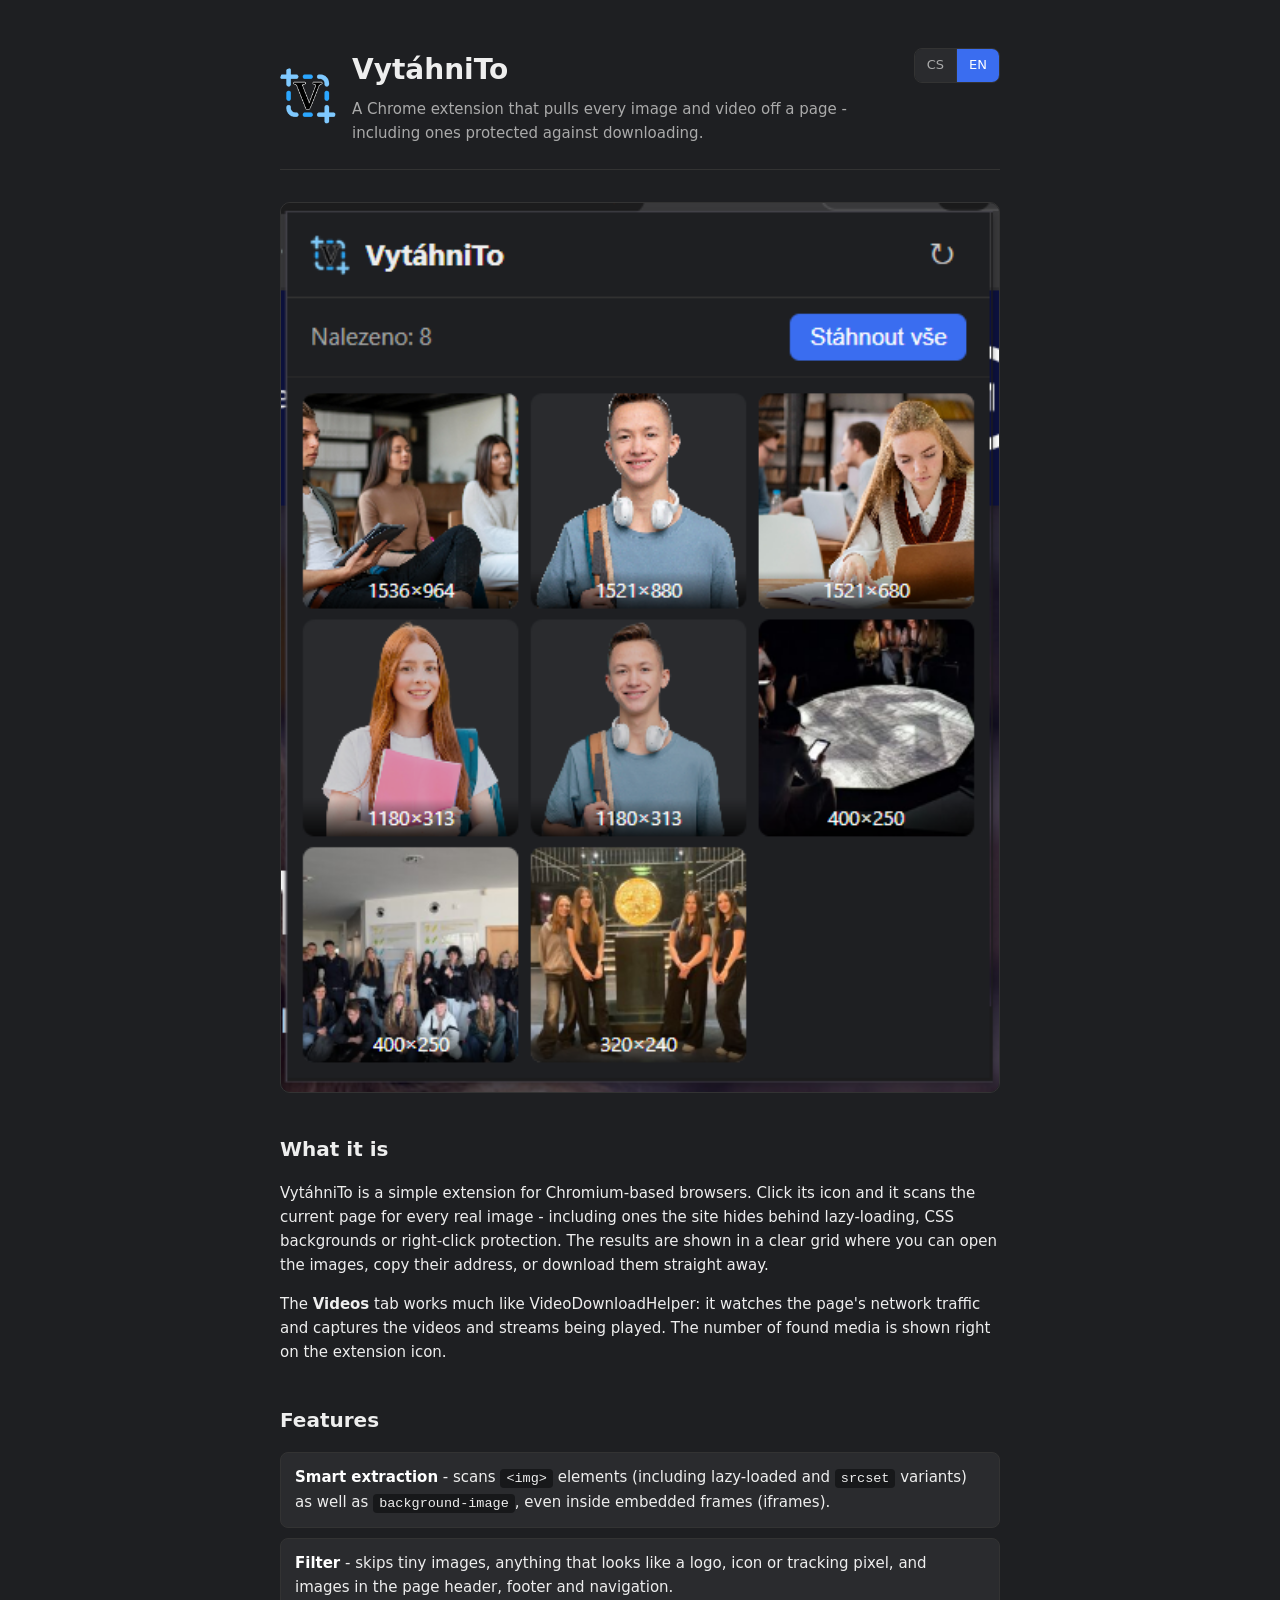
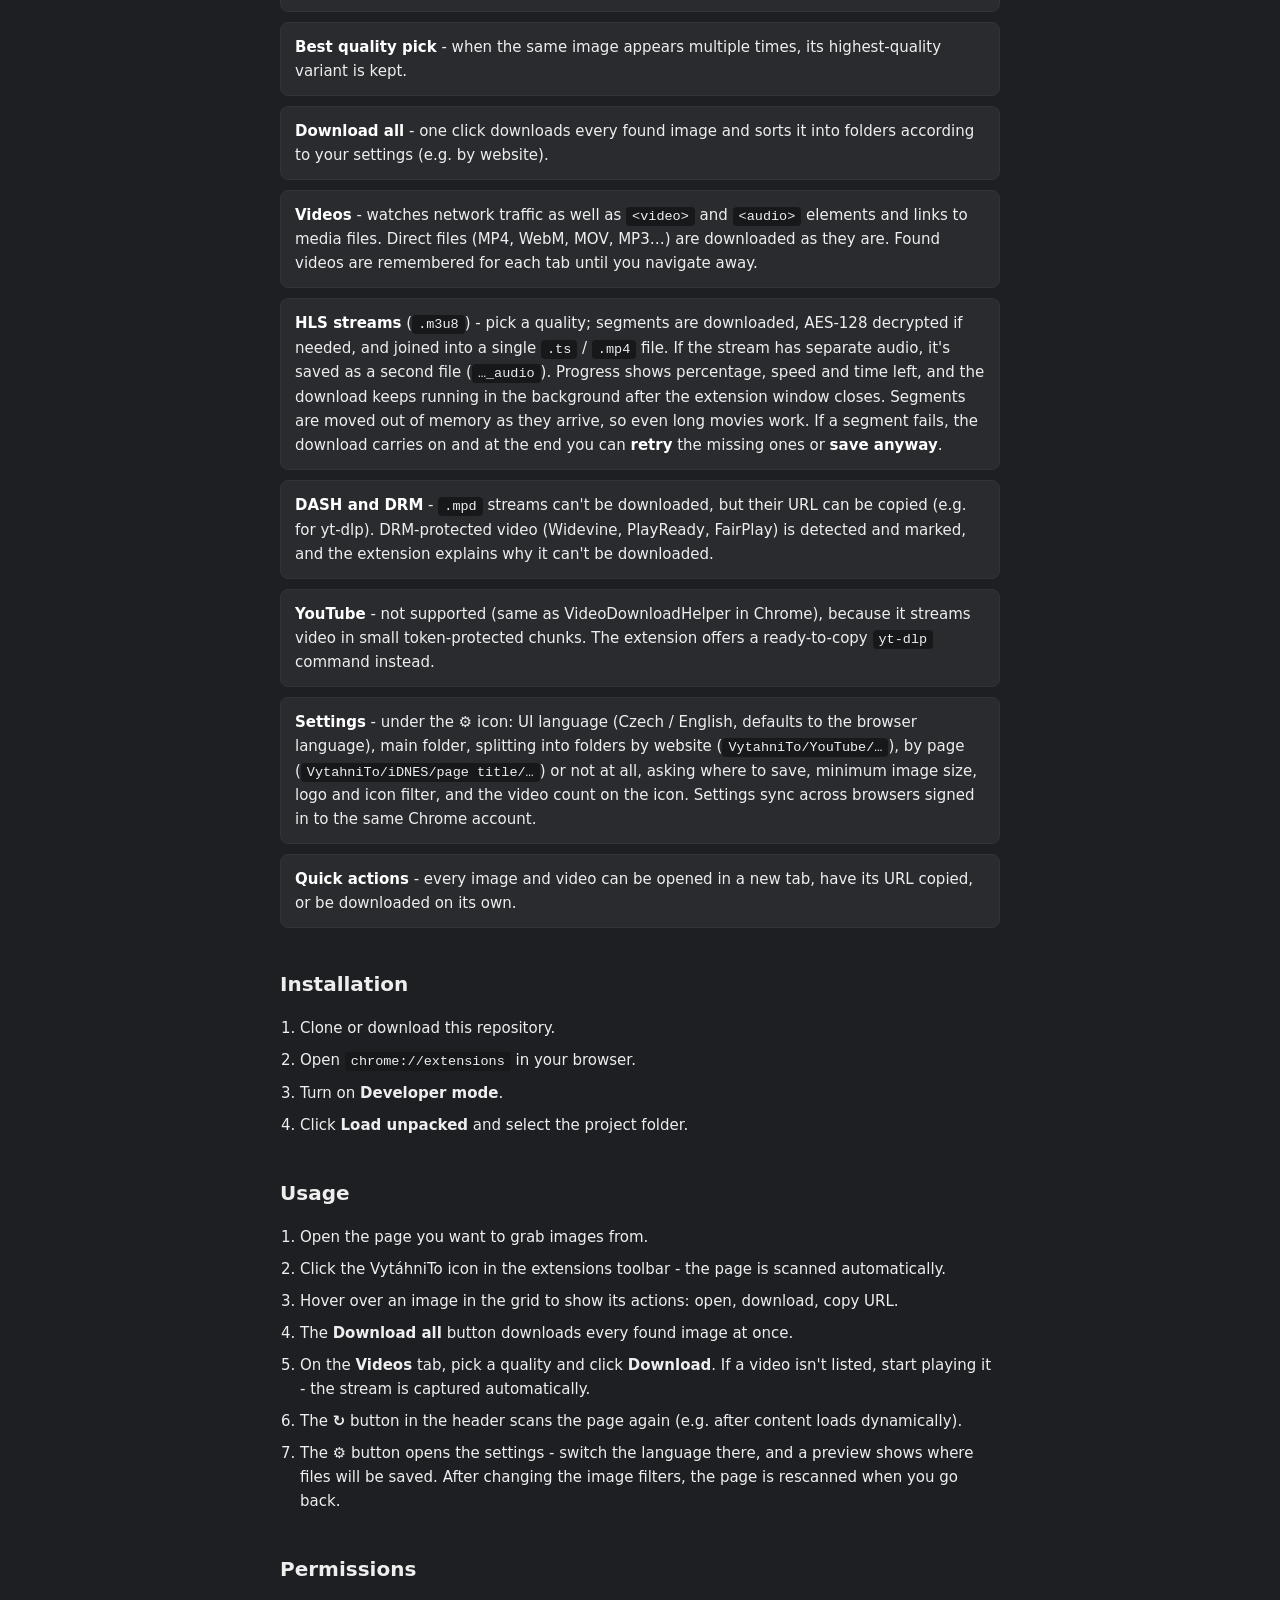
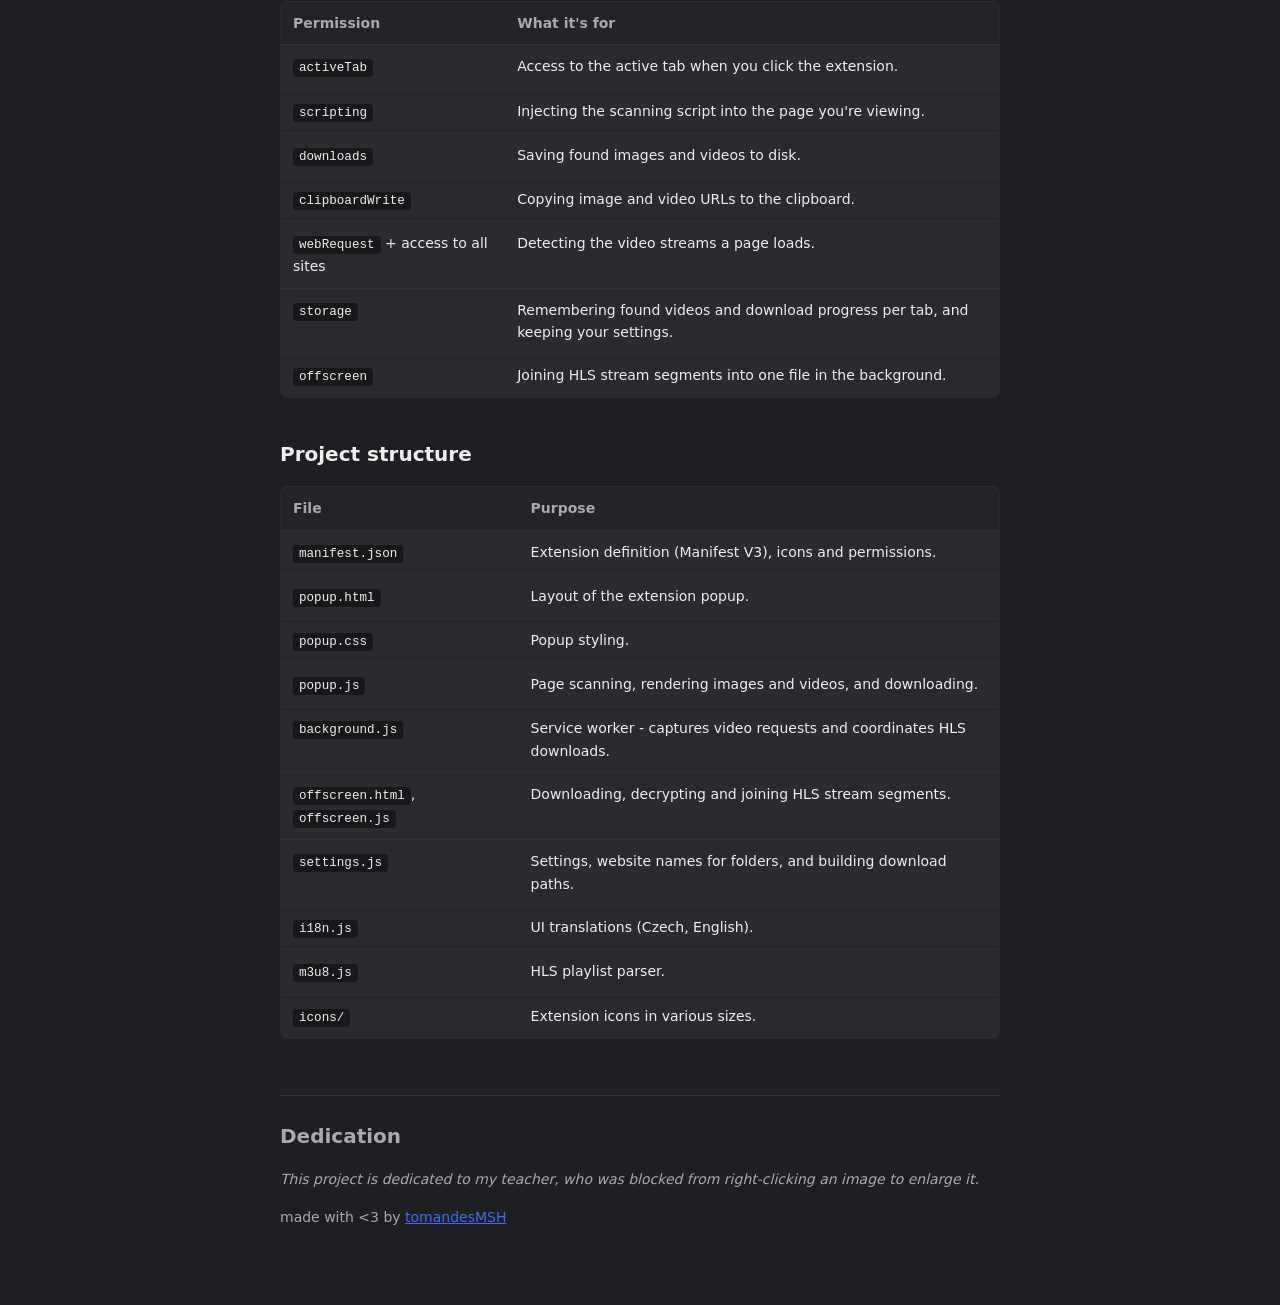
==== commit 86322dad: "crazy self-insert" ====
--- a/index.html
+++ b/index.html
@@ -143,6 +143,10 @@
     font-style: italic;
   }
 
+  footer .made-with {
+    margin-top: 16px;
+  }
+
   header.hero > div:not(.lang-switch) { flex: 1; }
 
   .lang-switch {
@@ -348,6 +352,7 @@
       This project is dedicated to my teacher, who was blocked from
       right-clicking an image to enlarge it.
     </p>
+    <p class="made-with">made with &lt;3 by <a href="https://github.com/tomandesMSH" target="_blank">tomandesMSH</a></p>
   </footer>
 
 </div>
